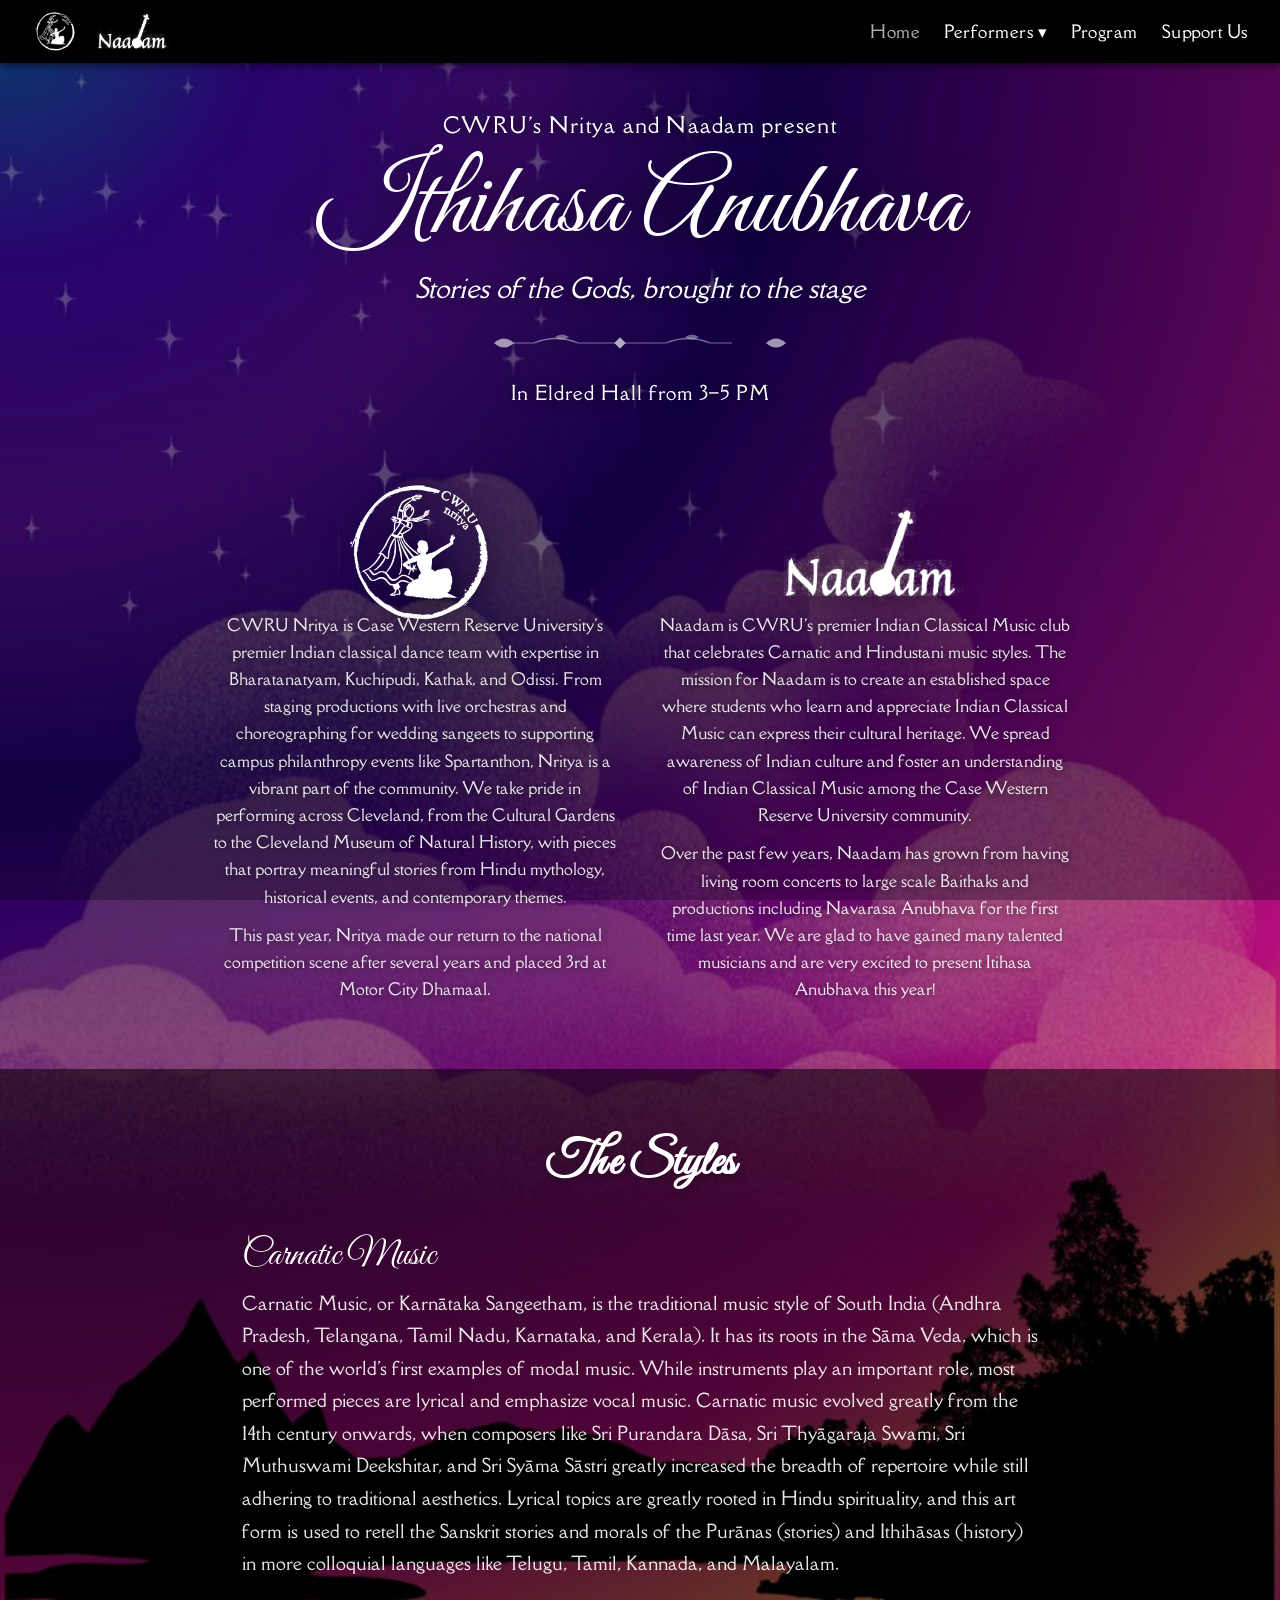
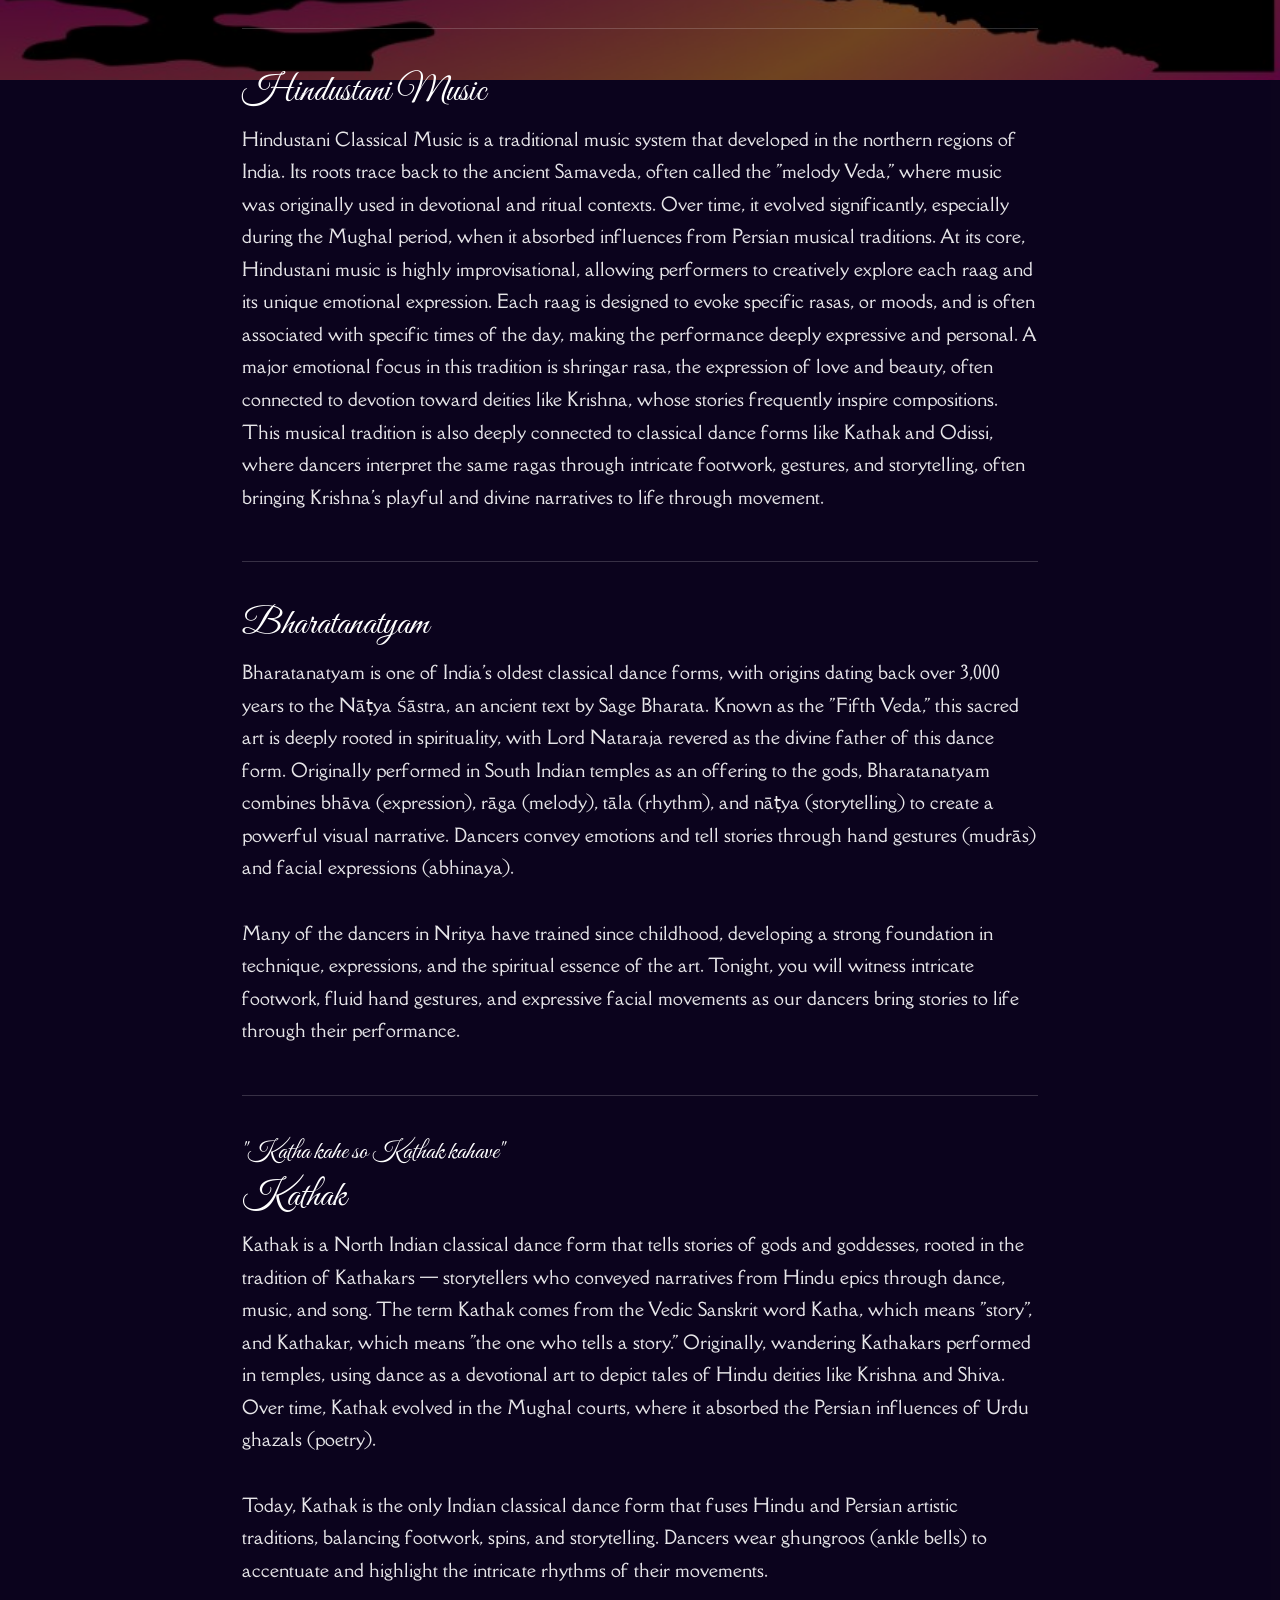
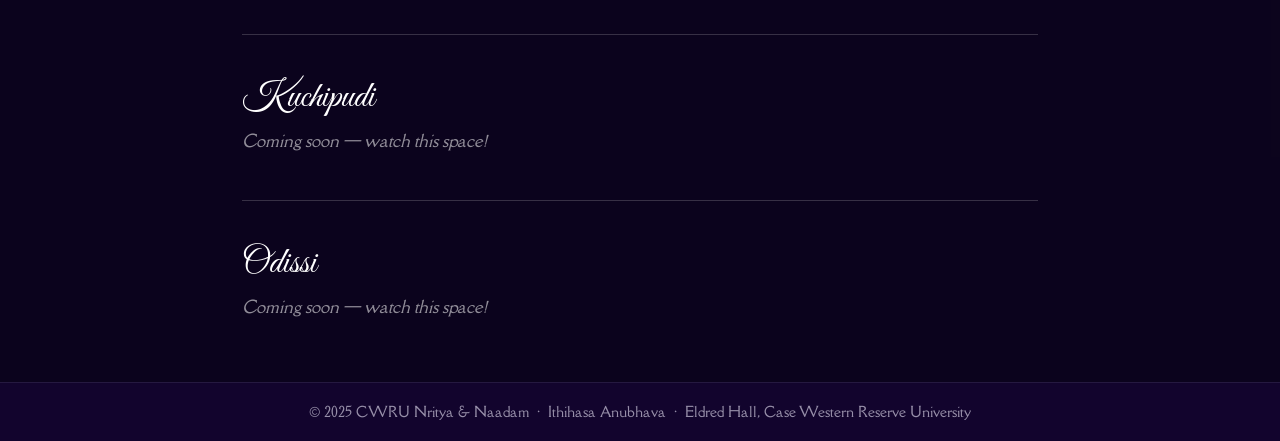
==== index.html @ 84de1bff "naadam v6 test" ====
<!DOCTYPE html>
<html lang="en">
<head>
  <meta charset="UTF-8"/>
  <meta name="viewport" content="width=device-width, initial-scale=1.0"/>
  <title>Ithihasa Anubhava — CWRU Nritya &amp; Naadam</title>
  <link rel="preconnect" href="https://fonts.googleapis.com"/>
  <link rel="preconnect" href="https://fonts.gstatic.com" crossorigin/>
  <link href="https://fonts.googleapis.com/css2?family=Great+Vibes&family=Della+Respira&family=Crimson+Text:ital,wght@0,400;1,400&display=swap" rel="stylesheet"/>
  <style>
    *, *::before, *::after { box-sizing: border-box; margin: 0; padding: 0; }
    html, body { height: 100%; }
    body {
      font-family: 'Della Respira', 'Crimson Text', Georgia, serif;
      background-image: url('bg.png');
      background-size: cover; background-position: center top;
      background-repeat: no-repeat; background-attachment: fixed;
      background-color: #1a0840; min-height: 100vh; color: #fff;
    }
    body::before {
      content: ''; position: fixed; inset: 0;
      background: rgba(8, 2, 22, 0.32); pointer-events: none; z-index: 0;
    }
    nav, .page-wrap, .info-sections, footer { position: relative; z-index: 1; }

    /* NAV */
    nav {
      background: #000; display: flex; align-items: center;
      justify-content: space-between; padding: 0.6rem 2rem;
      position: sticky; top: 0; z-index: 100;
      box-shadow: 0 2px 8px rgba(0,0,0,0.6);
    }
    .nav-logos { display: flex; align-items: center; gap: 0.75rem; }
    .nav-logos img { height: 44px; width: auto; }
    .nav-links { display: flex; gap: 1.5rem; list-style: none; }
    .nav-links a { color: #fff; text-decoration: none; font-family: 'Della Respira', serif; font-size: 1.05rem; letter-spacing: 0.03em; transition: opacity 0.2s; }
    .nav-links a:hover, .nav-links a.active { opacity: 0.7; }
    .hamburger { display: none; flex-direction: column; gap: 5px; cursor: pointer; background: none; border: none; padding: 4px; }
    .hamburger span { display: block; width: 24px; height: 2px; background: #fff; }
    @media (max-width: 700px) {
      .hamburger { display: flex; }
      .nav-links { display: none; flex-direction: column; gap: 0.8rem; position: absolute; top: 100%; right: 0; left: 0; background: #000; padding: 1rem 2rem; box-shadow: 0 4px 16px rgba(0,0,0,0.5); z-index: 99; }
      .nav-links.open { display: flex; }
    }

    /* HERO */
    .page-wrap {
      min-height: calc(100vh - 60px);
      display: flex; flex-direction: column;
      align-items: center; justify-content: center;
      padding: 5vh 2rem 6vh; text-align: center;
    }
    .presenter-line {
      font-family: 'Della Respira', serif;
      font-size: clamp(1rem, 2.5vw, 1.3rem); color: #fff;
      letter-spacing: 0.06em; line-height: 1.7; margin-bottom: 0.6rem;
      text-shadow: 0 1px 12px rgba(0,0,0,0.7), 0 0 30px rgba(0,0,0,0.4);
    }
    .main-title {
      font-family: 'Great Vibes', cursive;
      font-weight: 400;
      font-size: clamp(3.5rem, 10vw, 6.5rem); color: #fff; line-height: 1.05;
      text-shadow: 0 3px 32px rgba(0,0,0,0.45), 0 0 60px rgba(0,0,0,0.25);
      margin-bottom: 0.5rem;
    }
    .tagline {
      font-family: 'Della Respira', serif;
      font-size: clamp(1.1rem, 3vw, 1.65rem); color: #fff; font-style: italic;
      text-shadow: 0 1px 14px rgba(0,0,0,0.65); margin-bottom: 0.3rem;
    }
    .vine { display: block; width: clamp(200px, 35vw, 300px); margin: 1.2rem auto 1.4rem; opacity: 0.75; }
    .location-line {
      font-family: 'Della Respira', serif;
      font-size: clamp(1rem, 2.2vw, 1.2rem); color: #fff;
      letter-spacing: 0.05em; text-shadow: 0 1px 12px rgba(0,0,0,0.7); margin-bottom: 4rem;
    }
    /* ORG COLUMNS — logo centered above its bio */
    .org-text-grid {
      display: grid; grid-template-columns: 1fr 1fr; align-items: start;
      gap: 2.5rem; max-width: 860px; margin: 2.5rem auto 0;
    }
    .org-text { text-align: center; display: flex; flex-direction: column; align-items: center; justify-content: flex-start; }
    .org-logo-wrap { height: 90px; display: flex; align-items: center; justify-content: center; margin-bottom: 0.75rem; }
    .org-logo { filter: drop-shadow(0 2px 12px rgba(0,0,0,0.55)); }
    .nritya-logo { width: clamp(100px, 13vw, 155px); height: auto; }
    .naadam-logo { width: clamp(130px, 17vw, 210px); height: auto; }
    .org-text p {
      font-family: 'Della Respira', serif;
      font-size: clamp(0.9rem, 1.6vw, 1rem); color: #fff; opacity: 0.9;
      line-height: 1.7; text-shadow: 0 1px 8px rgba(0,0,0,0.7); margin-bottom: 0.7rem;
    }

    /* INFO SECTIONS */
    .info-sections { background: rgba(0,0,0,0.55); }
    .info-inner { max-width: 860px; margin: 0 auto; padding: 4rem 2rem; }
    .section-heading {
      font-family: 'Great Vibes', cursive;
      font-size: clamp(2rem, 5vw, 3rem); color: #fff; text-align: center;
      margin-bottom: 2.5rem; text-shadow: 0 2px 12px rgba(0,0,0,0.4);
    }
    .style-block { margin-bottom: 3rem; }
    .style-block:last-child { margin-bottom: 0; }
    .style-name {
      font-family: 'Great Vibes', cursive;
      font-size: clamp(1.7rem, 3.5vw, 2.3rem); color: #fff; margin-bottom: 0.5rem;
    }
    .style-body {
      font-family: 'Della Respira', serif;
      font-size: 1.1rem; line-height: 1.85; color: #fff; opacity: 0.9;
    }
    .style-placeholder {
      font-family: 'Della Respira', serif;
      font-size: 1.05rem; color: #fff; opacity: 0.55; font-style: italic;
    }
    .style-quote {
      font-family: 'Great Vibes', cursive;
      font-size: 1.6rem; color: #fff; display: block; margin-bottom: 0.4rem;
    }
    .divider { border: none; border-top: 1px solid rgba(255,255,255,0.18); margin: 2.5rem 0; }

    footer {
      background: rgba(8,2,22,0.75); border-top: 1px solid rgba(255,255,255,0.15);
      text-align: center; padding: 1.2rem 1rem; font-size: 0.9rem;
      color: #fff; opacity: 0.55; font-family: 'Della Respira', serif;
    }
    @media (max-width: 600px) {
      .org-text-grid { grid-template-columns: 1fr; gap: 2rem; }
    }

    .nav-dropdown { position: relative; }
    .nav-dropdown > a { cursor: pointer; }
    .dropdown-menu {
      display: none; position: absolute; top: 100%; left: 0;
      background: #000; list-style: none; min-width: 160px;
      padding: 0.5rem 0; box-shadow: 0 4px 16px rgba(0,0,0,0.5);
      z-index: 200; border-top: 1px solid rgba(255,255,255,0.15);
    }
    .dropdown-menu li a {
      display: block; padding: 0.5rem 1.2rem;
      color: #fff; text-decoration: none;
      font-family: 'Della Respira', serif; font-size: 0.98rem;
      transition: background 0.15s;
    }
    .dropdown-menu li a:hover, .dropdown-menu li a.active { background: rgba(255,255,255,0.1); opacity: 1; }
    .nav-dropdown.open .dropdown-menu { display: block; }
    @media (max-width: 700px) {
      .dropdown-menu { position: static; box-shadow: none; border-top: none; padding-left: 1rem; background: transparent; }
      .nav-dropdown.open .dropdown-menu { display: block; }
    }
  </style>
</head>
<body>

<nav>
  <div class="nav-logos">
    <img src="nritya_logo_white.png" alt="Nritya"/>
    <img src="naadam_logo_white.png" alt="Naadam"/>
  </div>
  <button class="hamburger" aria-label="Toggle menu"
    onclick="this.nextElementSibling.classList.toggle('open')">
    <span></span><span></span><span></span>
  </button>
  <ul class="nav-links">
    <li><a href="index.html" class="active">Home</a></li>
    <li class="nav-dropdown">
      <a href="#" onclick="this.parentElement.classList.toggle('open'); return false;">Performers ▾</a>
      <ul class="dropdown-menu">
        <li><a href="dancers.html">Nritya</a></li>
        <li><a href="musicians.html">Naadam</a></li>
        <li><a href="featured_guests.html">Featured Guests</a></li>
      </ul>
    </li>
    <li><a href="program.html">Program</a></li>
    <li><a href="support.html">Support Us</a></li>
  </ul>
</nav>

<div class="page-wrap">

  <p class="presenter-line">CWRU's Nritya and Naadam present</p>

  <h1 class="main-title">Ithihasa Anubhava</h1>

  <p class="tagline">Stories of the Gods, brought to the stage</p>

  <svg class="vine" viewBox="0 0 300 26" fill="none" xmlns="http://www.w3.org/2000/svg">
    <path d="M4 13 Q14 4 24 13 Q14 22 4 13Z" fill="rgba(255,255,255,0.78)"/>
    <line x1="23" y1="13" x2="44" y2="13" stroke="rgba(255,255,255,0.58)" stroke-width="1"/>
    <path d="M44 13 Q66 4 88 13" stroke="rgba(255,255,255,0.58)" stroke-width="1.3" fill="none"/>
    <path d="M65 7 Q72 2 79 7 Q72 12 65 7Z" fill="rgba(255,255,255,0.52)"/>
    <line x1="88" y1="13" x2="130" y2="13" stroke="rgba(255,255,255,0.58)" stroke-width="1"/>
    <rect x="126" y="9" width="8" height="8" transform="rotate(45 130 13)" fill="rgba(255,255,255,0.88)"/>
    <line x1="134" y1="13" x2="176" y2="13" stroke="rgba(255,255,255,0.58)" stroke-width="1"/>
    <path d="M176 13 Q198 4 220 13" stroke="rgba(255,255,255,0.58)" stroke-width="1.3" fill="none"/>
    <path d="M195 7 Q202 2 209 7 Q202 12 195 7Z" fill="rgba(255,255,255,0.52)"/>
    <line x1="220" y1="13" x2="242" y2="13" stroke="rgba(255,255,255,0.58)" stroke-width="1"/>
    <path d="M296 13 Q286 4 276 13 Q286 22 296 13Z" fill="rgba(255,255,255,0.78)"/>
  </svg>

  <p class="location-line">In Eldred Hall from 3–5 PM</p>

  <div class="org-text-grid">
    <div class="org-text">
      <div class="org-logo-wrap"><img src="nritya_logo_white.png" alt="Nritya" class="org-logo nritya-logo"/></div>
      <p>CWRU Nritya is Case Western Reserve University's premier Indian classical dance team with expertise in Bharatanatyam, Kuchipudi, Kathak, and Odissi. From staging productions with live orchestras and choreographing for wedding sangeets to supporting campus philanthropy events like Spartanthon, Nritya is a vibrant part of the community. We take pride in performing across Cleveland, from the Cultural Gardens to the Cleveland Museum of Natural History, with pieces that portray meaningful stories from Hindu mythology, historical events, and contemporary themes.</p>
      <p>This past year, Nritya made our return to the national competition scene after several years and placed 3rd at Motor City Dhamaal.</p>
    </div>
    <div class="org-text">
      <div class="org-logo-wrap"><img src="naadam_logo_white.png" alt="Naadam" class="org-logo naadam-logo"/></div>
      <p>Naadam is CWRU's premier Indian Classical Music club that celebrates Carnatic and Hindustani music styles. The mission for Naadam is to create an established space where students who learn and appreciate Indian Classical Music can express their cultural heritage. We spread awareness of Indian culture and foster an understanding of Indian Classical Music among the Case Western Reserve University community.</p>
      <p>Over the past few years, Naadam has grown from having living room concerts to large scale Baithaks and productions including Navarasa Anubhava for the first time last year. We are glad to have gained many talented musicians and are very excited to present Itihasa Anubhava this year!</p>
    </div>
  </div>

</div>

<!-- THE TRADITIONS -->
<div class="info-sections">
  <div class="info-inner">
    <h2 class="section-heading">The Styles</h2>

    <div class="style-block">
      <div class="style-name">Carnatic Music</div>
      <p class="style-body">Carnatic Music, or Karnātaka Sangeetham, is the traditional music style of South India (Andhra Pradesh, Telangana, Tamil Nadu, Karnataka, and Kerala). It has its roots in the Sāma Veda, which is one of the world's first examples of modal music. While instruments play an important role, most performed pieces are lyrical and emphasize vocal music. Carnatic music evolved greatly from the 14th century onwards, when composers like Sri Purandara Dāsa, Sri Thyāgaraja Swami, Sri Muthuswami Deekshitar, and Sri Syāma Sāstri greatly increased the breadth of repertoire while still adhering to traditional aesthetics. Lyrical topics are greatly rooted in Hindu spirituality, and this art form is used to retell the Sanskrit stories and morals of the Purānas (stories) and Ithihāsas (history) in more colloquial languages like Telugu, Tamil, Kannada, and Malayalam.</p>
    </div>

    <hr class="divider"/>

    <div class="style-block">
      <div class="style-name">Hindustani Music</div>
      <p class="style-body">Hindustani Classical Music is a traditional music system that developed in the northern regions of India. Its roots trace back to the ancient Samaveda, often called the "melody Veda," where music was originally used in devotional and ritual contexts. Over time, it evolved significantly, especially during the Mughal period, when it absorbed influences from Persian musical traditions. At its core, Hindustani music is highly improvisational, allowing performers to creatively explore each raag and its unique emotional expression. Each raag is designed to evoke specific rasas, or moods, and is often associated with specific times of the day, making the performance deeply expressive and personal. A major emotional focus in this tradition is shringar rasa, the expression of love and beauty, often connected to devotion toward deities like Krishna, whose stories frequently inspire compositions. This musical tradition is also deeply connected to classical dance forms like Kathak and Odissi, where dancers interpret the same ragas through intricate footwork, gestures, and storytelling, often bringing Krishna's playful and divine narratives to life through movement.</p>
    </div>

    <hr class="divider"/>

    <div class="style-block">
      <div class="style-name">Bharatanatyam</div>
      <p class="style-body">Bharatanatyam is one of India's oldest classical dance forms, with origins dating back over 3,000 years to the Nāṭya Śāstra, an ancient text by Sage Bharata. Known as the "Fifth Veda," this sacred art is deeply rooted in spirituality, with Lord Nataraja revered as the divine father of this dance form. Originally performed in South Indian temples as an offering to the gods, Bharatanatyam combines bhāva (expression), rāga (melody), tāla (rhythm), and nāṭya (storytelling) to create a powerful visual narrative. Dancers convey emotions and tell stories through hand gestures (mudrās) and facial expressions (abhinaya).<br/><br/>Many of the dancers in Nritya have trained since childhood, developing a strong foundation in technique, expressions, and the spiritual essence of the art. Tonight, you will witness intricate footwork, fluid hand gestures, and expressive facial movements as our dancers bring stories to life through their performance.</p>
    </div>

    <hr class="divider"/>

    <div class="style-block">
      <span class="style-quote">"Katha kahe so Kathak kahave"</span>
      <div class="style-name">Kathak</div>
      <p class="style-body">Kathak is a North Indian classical dance form that tells stories of gods and goddesses, rooted in the tradition of Kathakars — storytellers who conveyed narratives from Hindu epics through dance, music, and song. The term Kathak comes from the Vedic Sanskrit word Katha, which means "story", and Kathakar, which means "the one who tells a story." Originally, wandering Kathakars performed in temples, using dance as a devotional art to depict tales of Hindu deities like Krishna and Shiva. Over time, Kathak evolved in the Mughal courts, where it absorbed the Persian influences of Urdu ghazals (poetry).<br/><br/>Today, Kathak is the only Indian classical dance form that fuses Hindu and Persian artistic traditions, balancing footwork, spins, and storytelling. Dancers wear ghungroos (ankle bells) to accentuate and highlight the intricate rhythms of their movements.</p>
    </div>

    <hr class="divider"/>

    <div class="style-block">
      <div class="style-name">Kuchipudi</div>
      <p class="style-placeholder">Coming soon — watch this space!</p>
    </div>

    <hr class="divider"/>

    <div class="style-block">
      <div class="style-name">Odissi</div>
      <p class="style-placeholder">Coming soon — watch this space!</p>
    </div>

  </div>
</div>

<footer>
  &copy; 2025 CWRU Nritya &amp; Naadam &nbsp;&middot;&nbsp; Ithihasa Anubhava &nbsp;&middot;&nbsp; Eldred Hall, Case Western Reserve University
</footer>

</body>
</html>
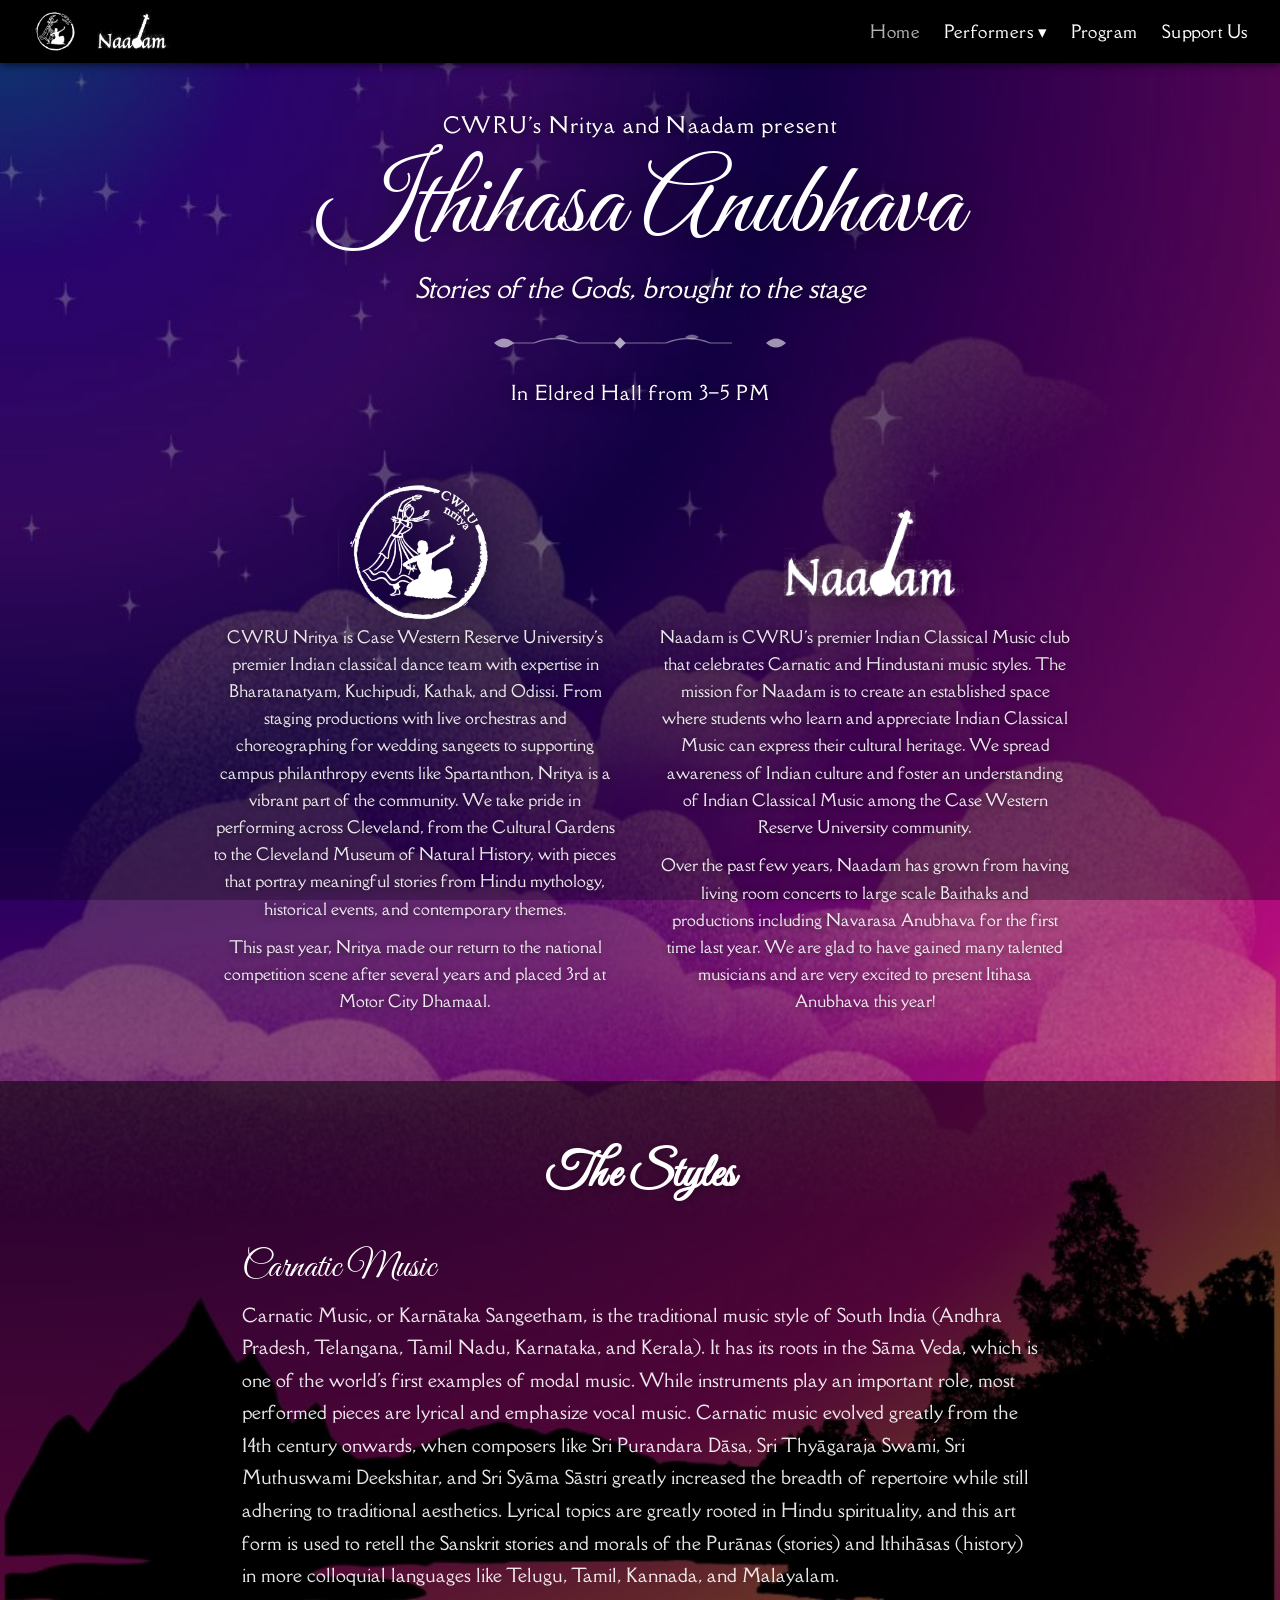
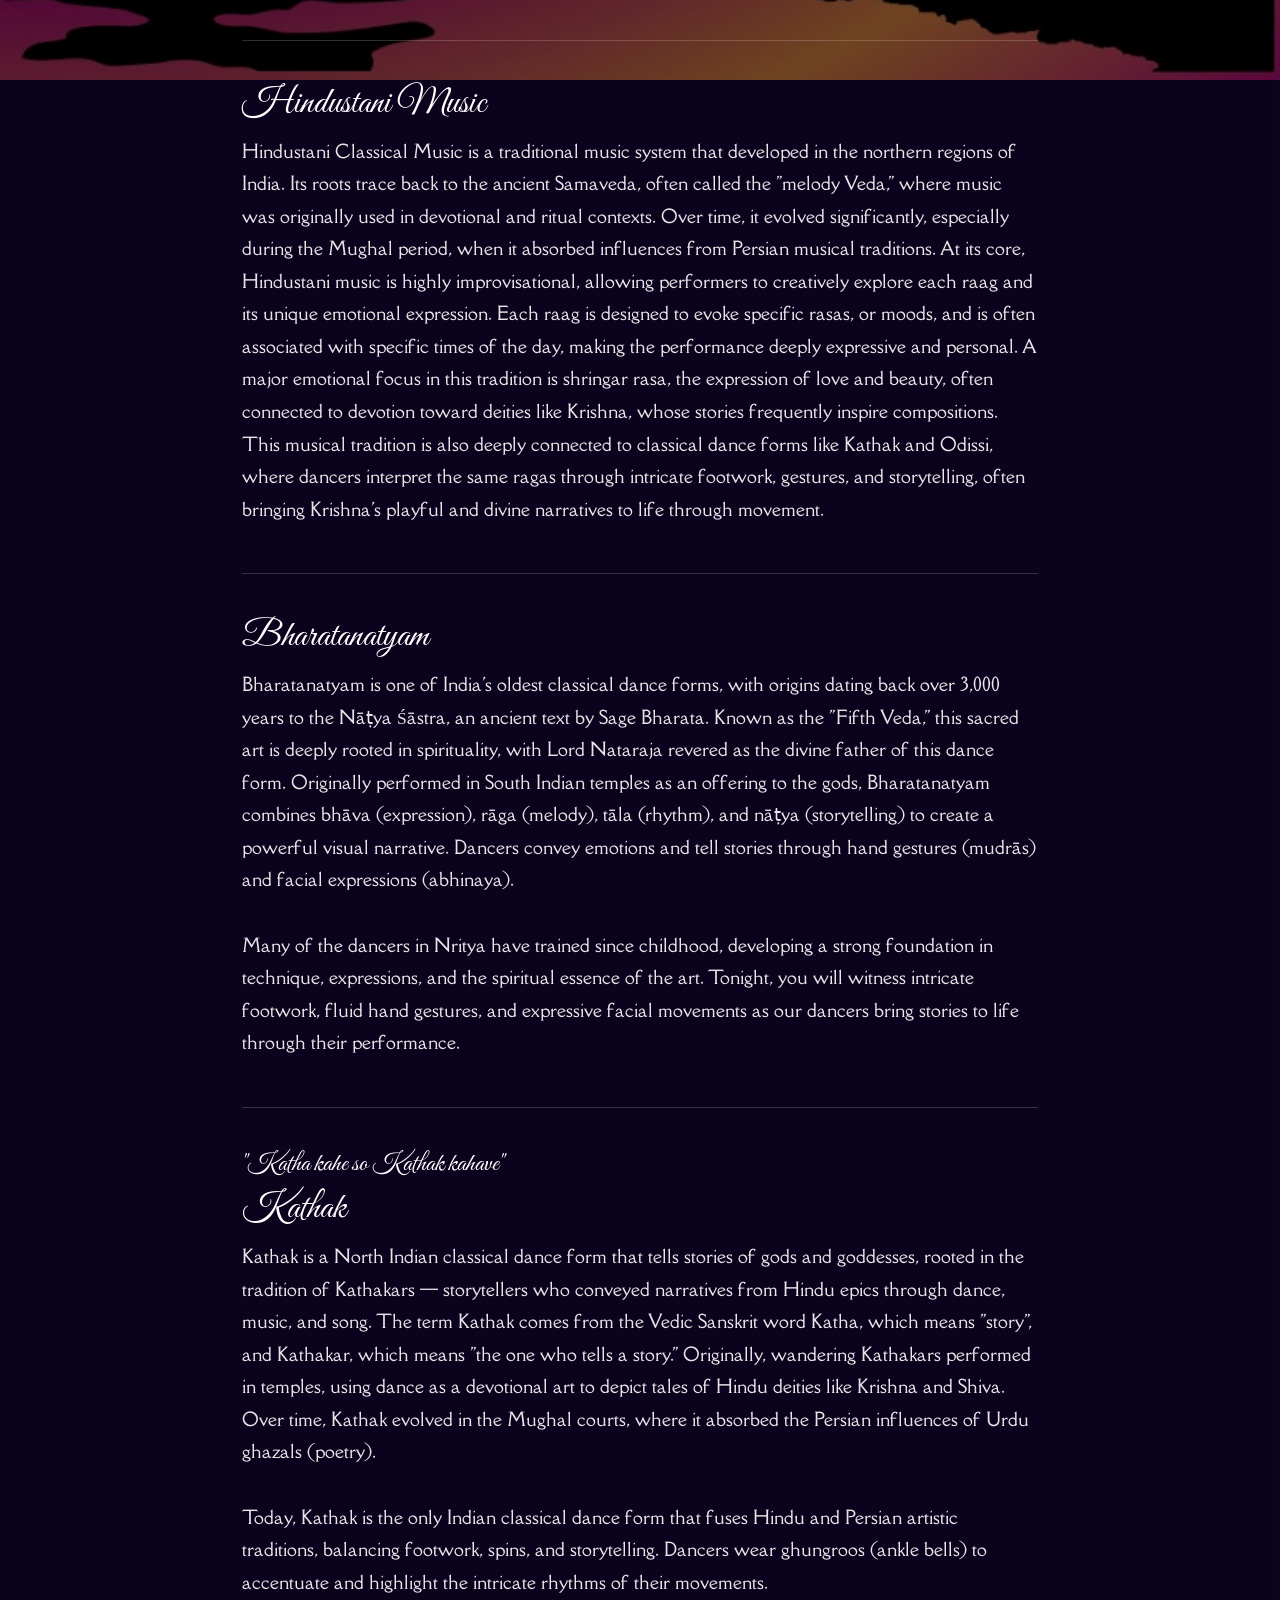
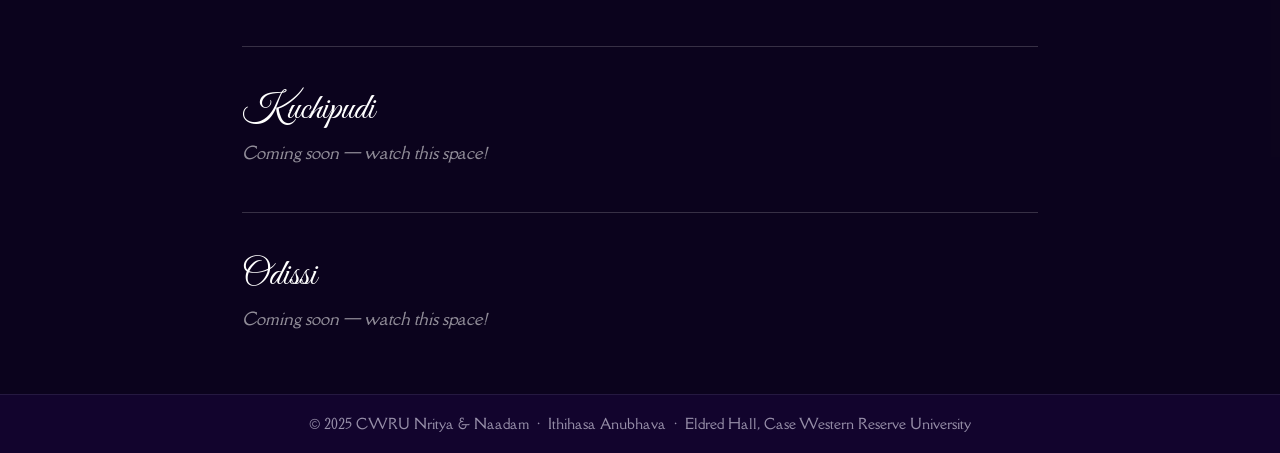
==== commit 199770e1: "naadam v7 test" ====
--- a/index.html
+++ b/index.html
@@ -80,7 +80,7 @@
       gap: 2.5rem; max-width: 860px; margin: 2.5rem auto 0;
     }
     .org-text { text-align: center; display: flex; flex-direction: column; align-items: center; justify-content: flex-start; }
-    .org-logo-wrap { height: 90px; display: flex; align-items: center; justify-content: center; margin-bottom: 0.75rem; }
+    .org-logo-wrap { height: 90px; display: flex; align-items: center; justify-content: center; margin-bottom: 1.5rem; }
     .org-logo { filter: drop-shadow(0 2px 12px rgba(0,0,0,0.55)); }
     .nritya-logo { width: clamp(100px, 13vw, 155px); height: auto; }
     .naadam-logo { width: clamp(130px, 17vw, 210px); height: auto; }
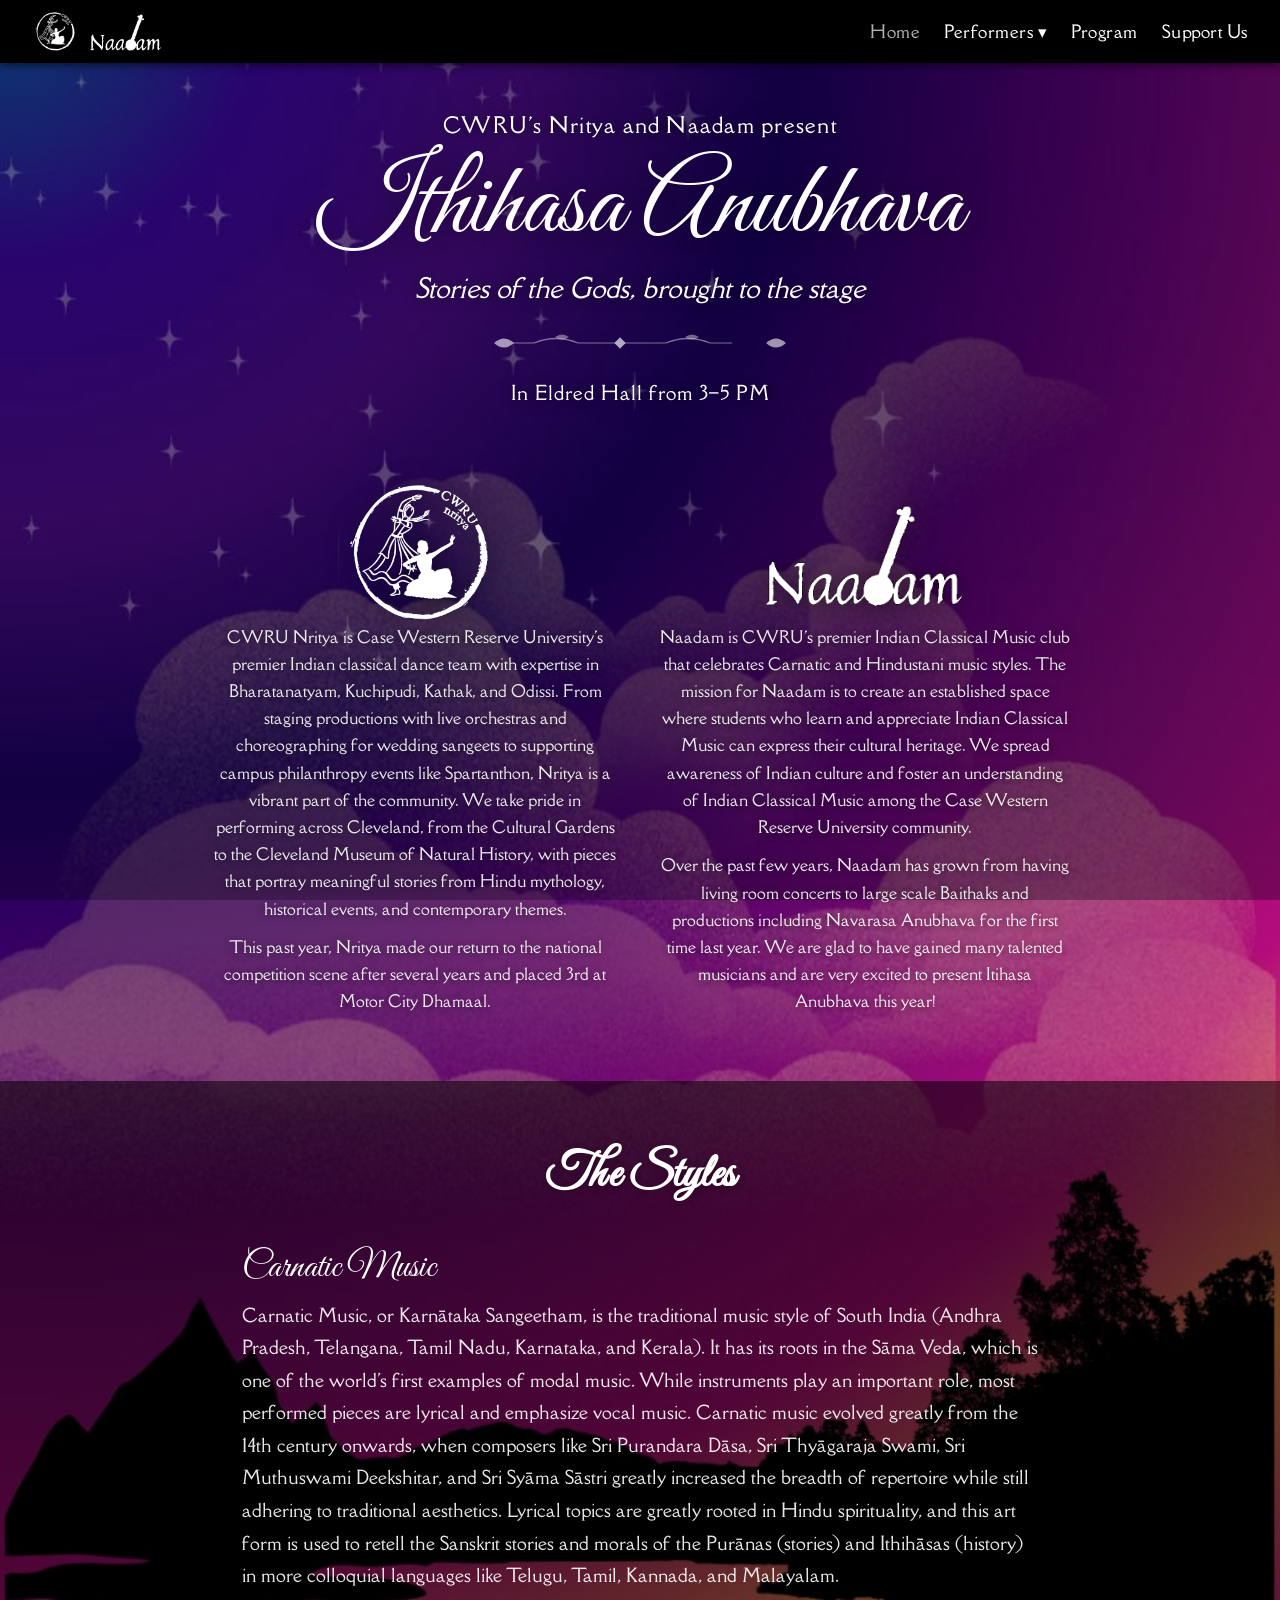
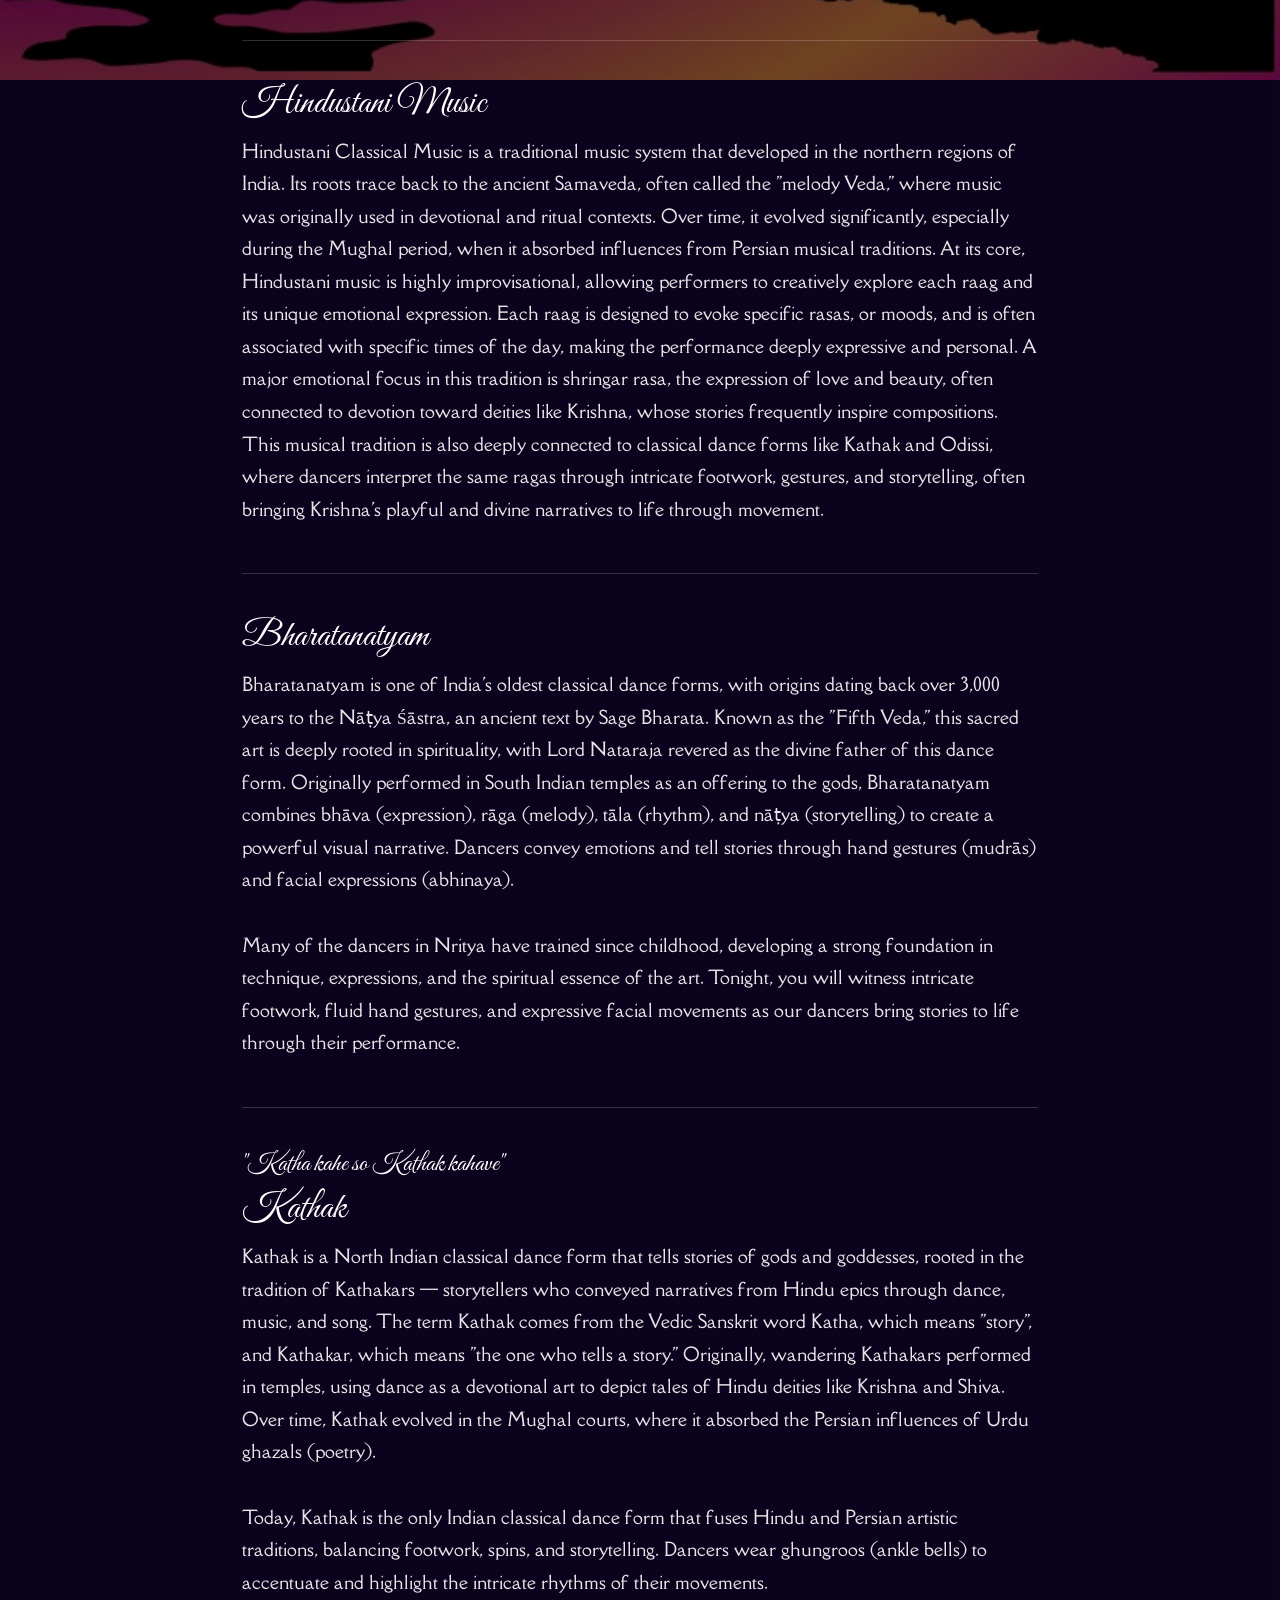
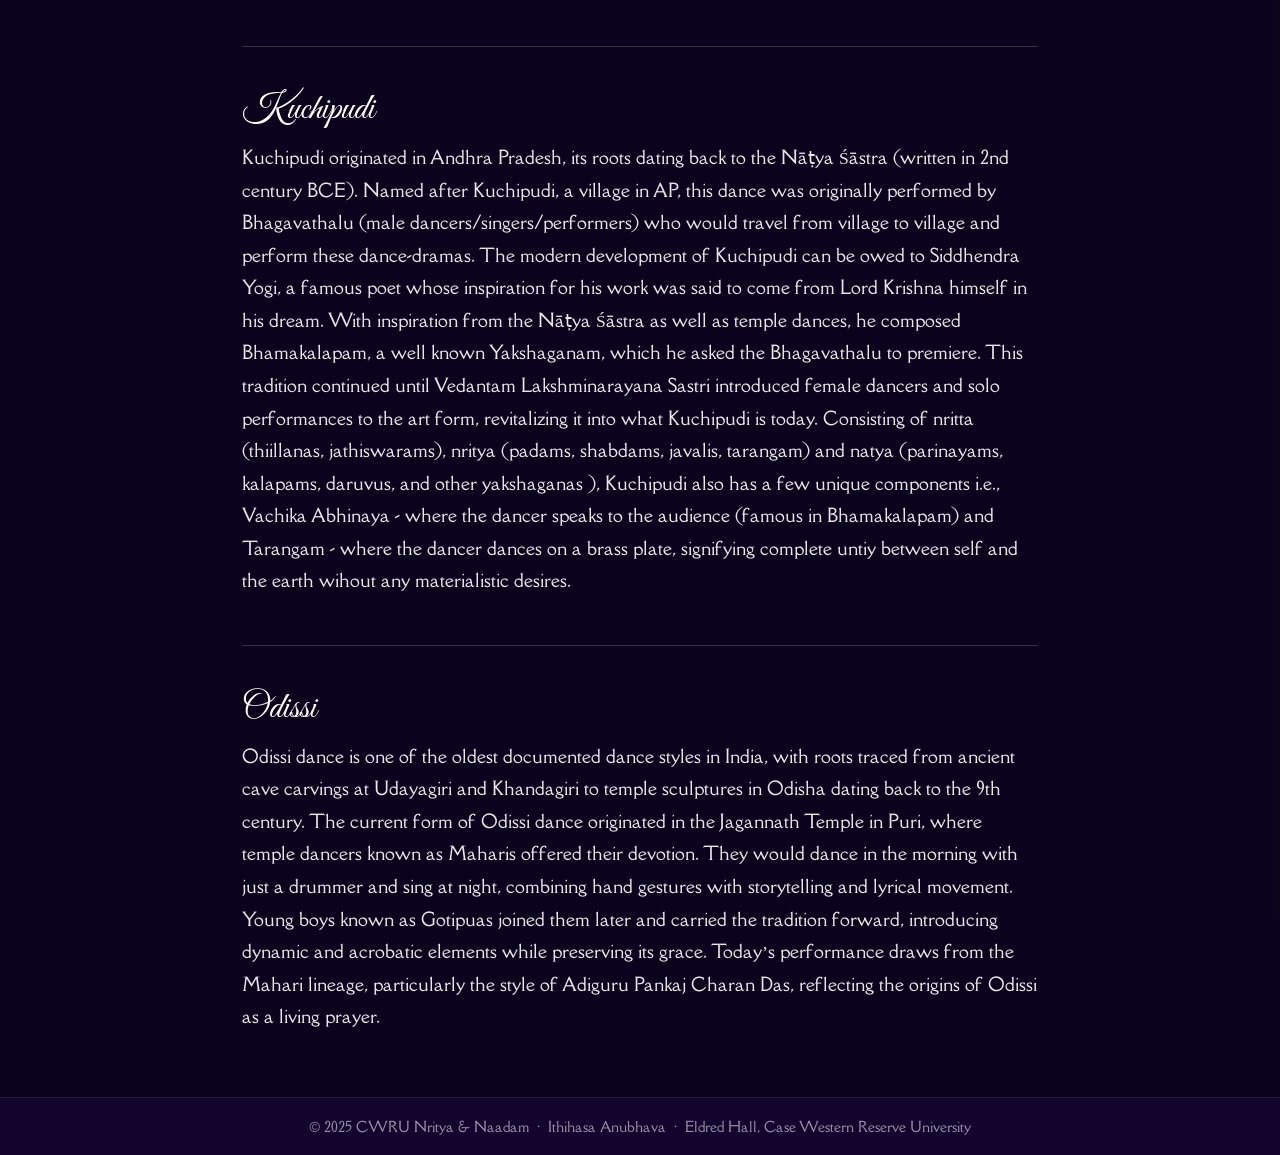
==== commit 38060ae3: "Update index.html" ====
--- a/index.html
+++ b/index.html
@@ -250,14 +250,14 @@
 
     <div class="style-block">
       <div class="style-name">Kuchipudi</div>
-      <p class="style-placeholder">Coming soon — watch this space!</p>
+      <p class="style-body">Kuchipudi originated in Andhra Pradesh, its roots dating back to the Nāṭya Śāstra (written in 2nd century BCE).  Named after Kuchipudi, a village in AP, this dance was originally performed by Bhagavathalu (male dancers/singers/performers) who would travel from village to village and perform these dance-dramas. The modern development of Kuchipudi can be owed to Siddhendra Yogi, a famous poet whose inspiration for his work was said to come from Lord Krishna himself in his dream. With inspiration from the Nāṭya Śāstra as well as temple dances, he composed Bhamakalapam, a well known Yakshaganam, which he asked the Bhagavathalu to premiere. This tradition continued until Vedantam Lakshminarayana Sastri introduced female dancers and solo performances to the art form, revitalizing it into what Kuchipudi is today. Consisting of nritta (thiillanas, jathiswarams), nritya (padams, shabdams, javalis, tarangam) and natya (parinayams, kalapams, daruvus, and other yakshaganas ), Kuchipudi also has a few unique components i.e., Vachika Abhinaya - where the dancer speaks to the audience (famous in Bhamakalapam) and Tarangam - where the dancer dances on a brass plate, signifying complete untiy between self and the earth wihout any materialistic desires.</p>
     </div>
 
     <hr class="divider"/>
 
     <div class="style-block">
       <div class="style-name">Odissi</div>
-      <p class="style-placeholder">Coming soon — watch this space!</p>
+      <p class="style-body">Odissi dance is one of the oldest documented dance styles in India, with roots traced from ancient cave carvings at Udayagiri and Khandagiri to temple sculptures in Odisha dating back to the 9th century. The current form of Odissi dance originated in the Jagannath Temple in Puri, where temple dancers known as Maharis offered their devotion. They would dance in the morning with just a drummer and sing at night, combining hand gestures with storytelling and lyrical movement. Young boys known as Gotipuas joined them later and carried the tradition forward, introducing dynamic and acrobatic elements while preserving its grace. Today’s performance draws from the Mahari lineage, particularly the style of Adiguru Pankaj Charan Das, reflecting the origins of Odissi as a living prayer.</p>
     </div>
 
   </div>
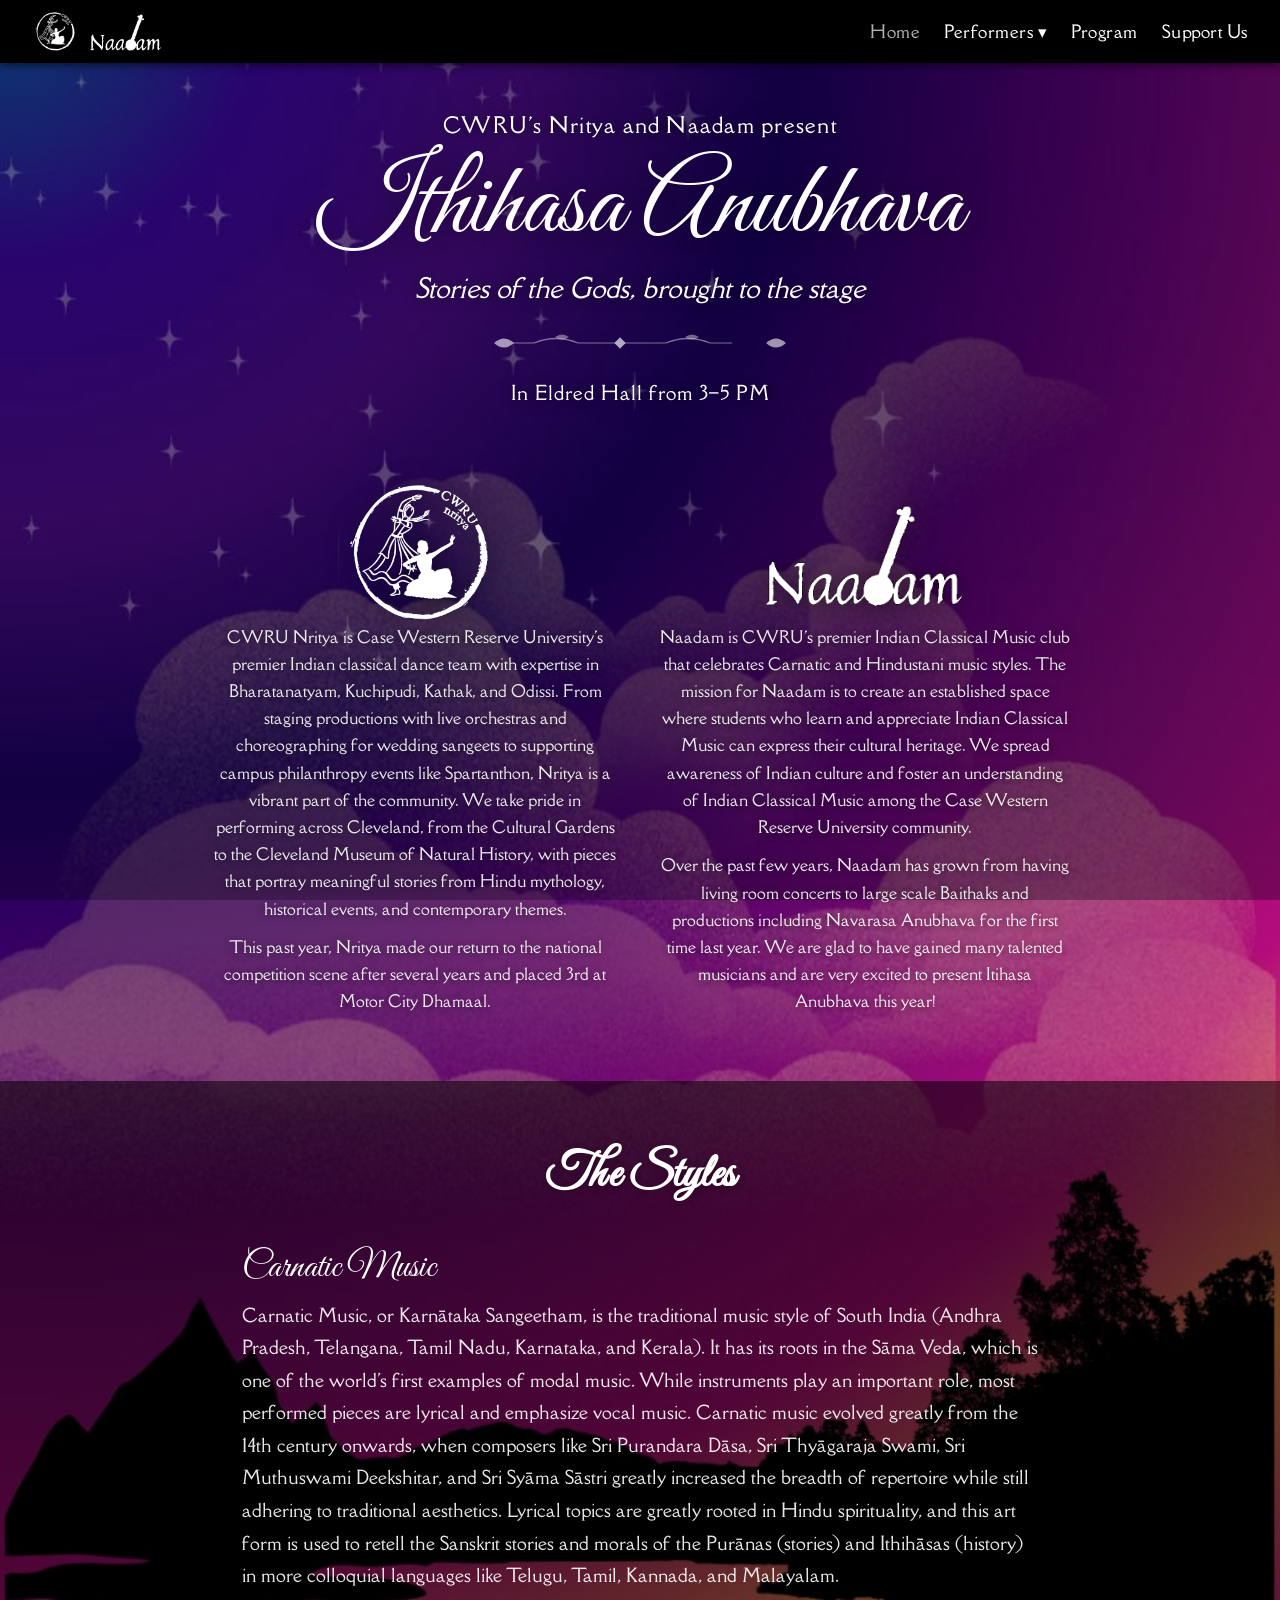
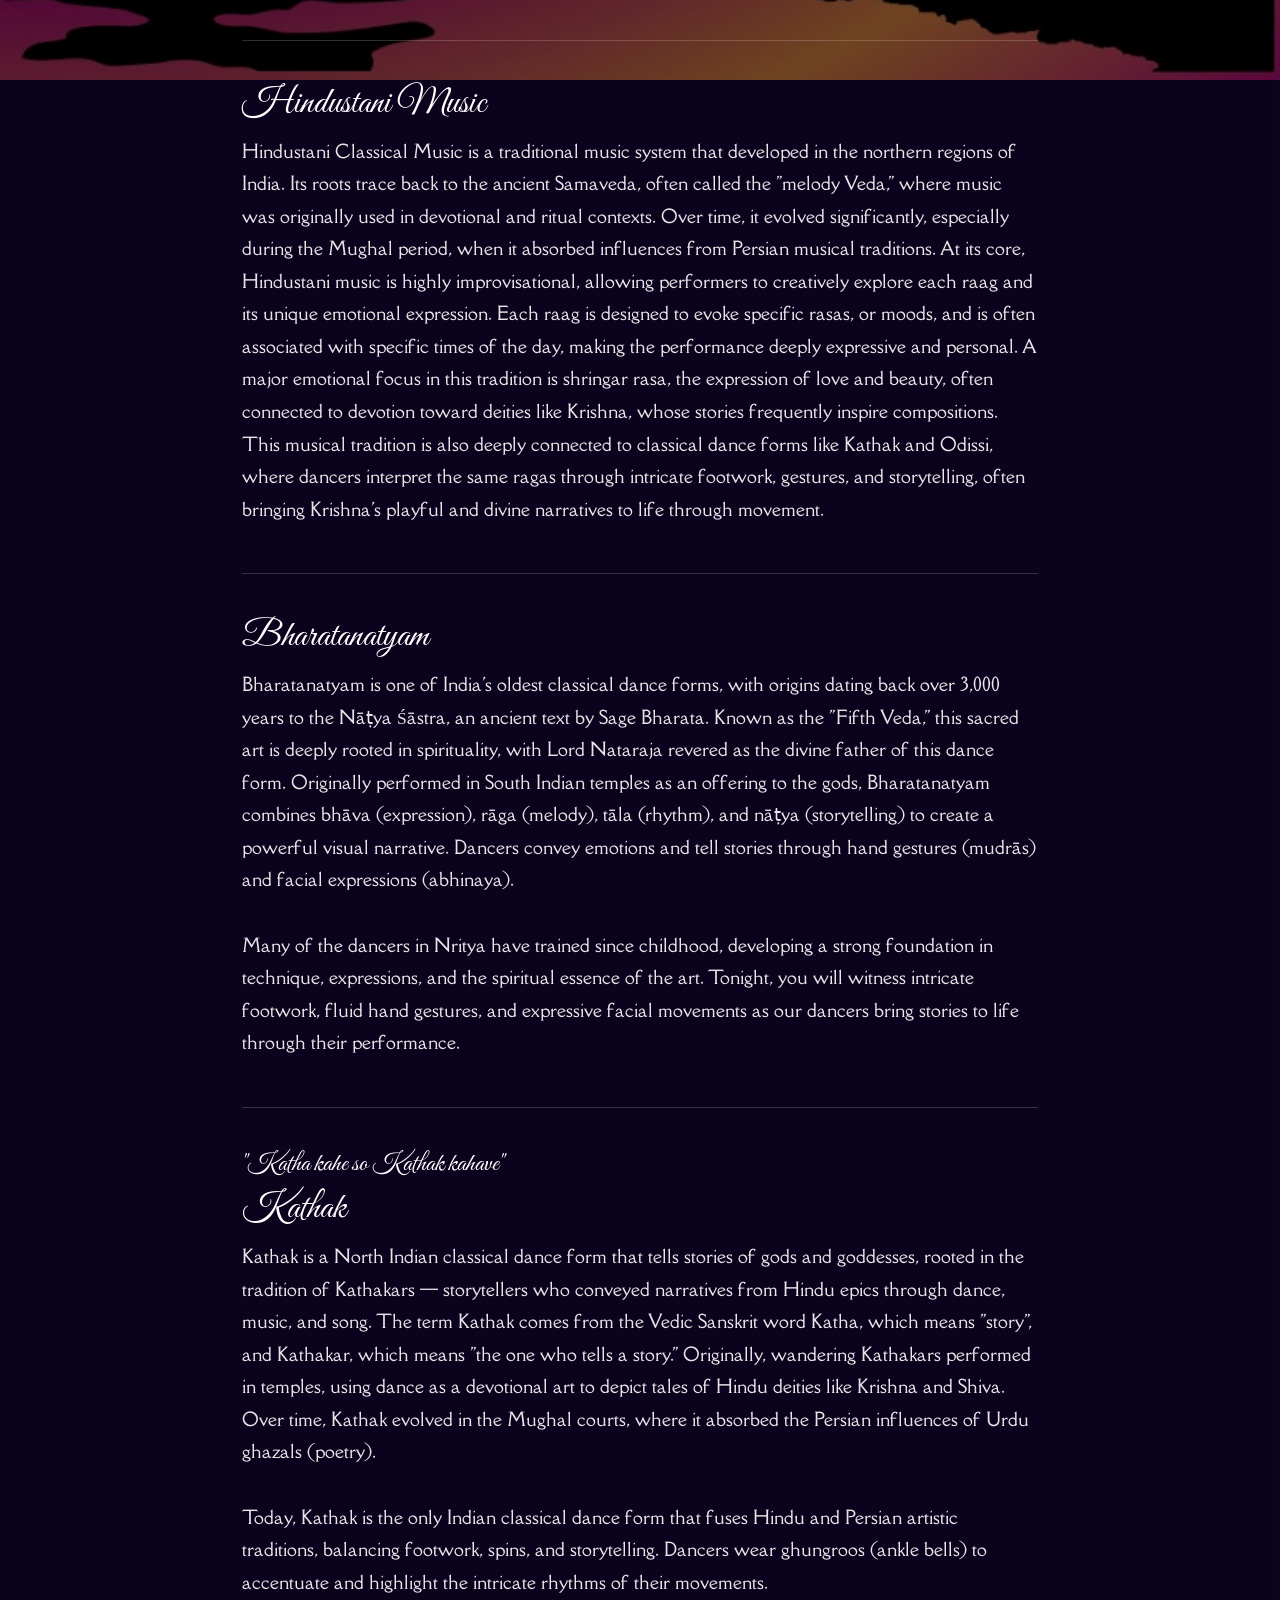
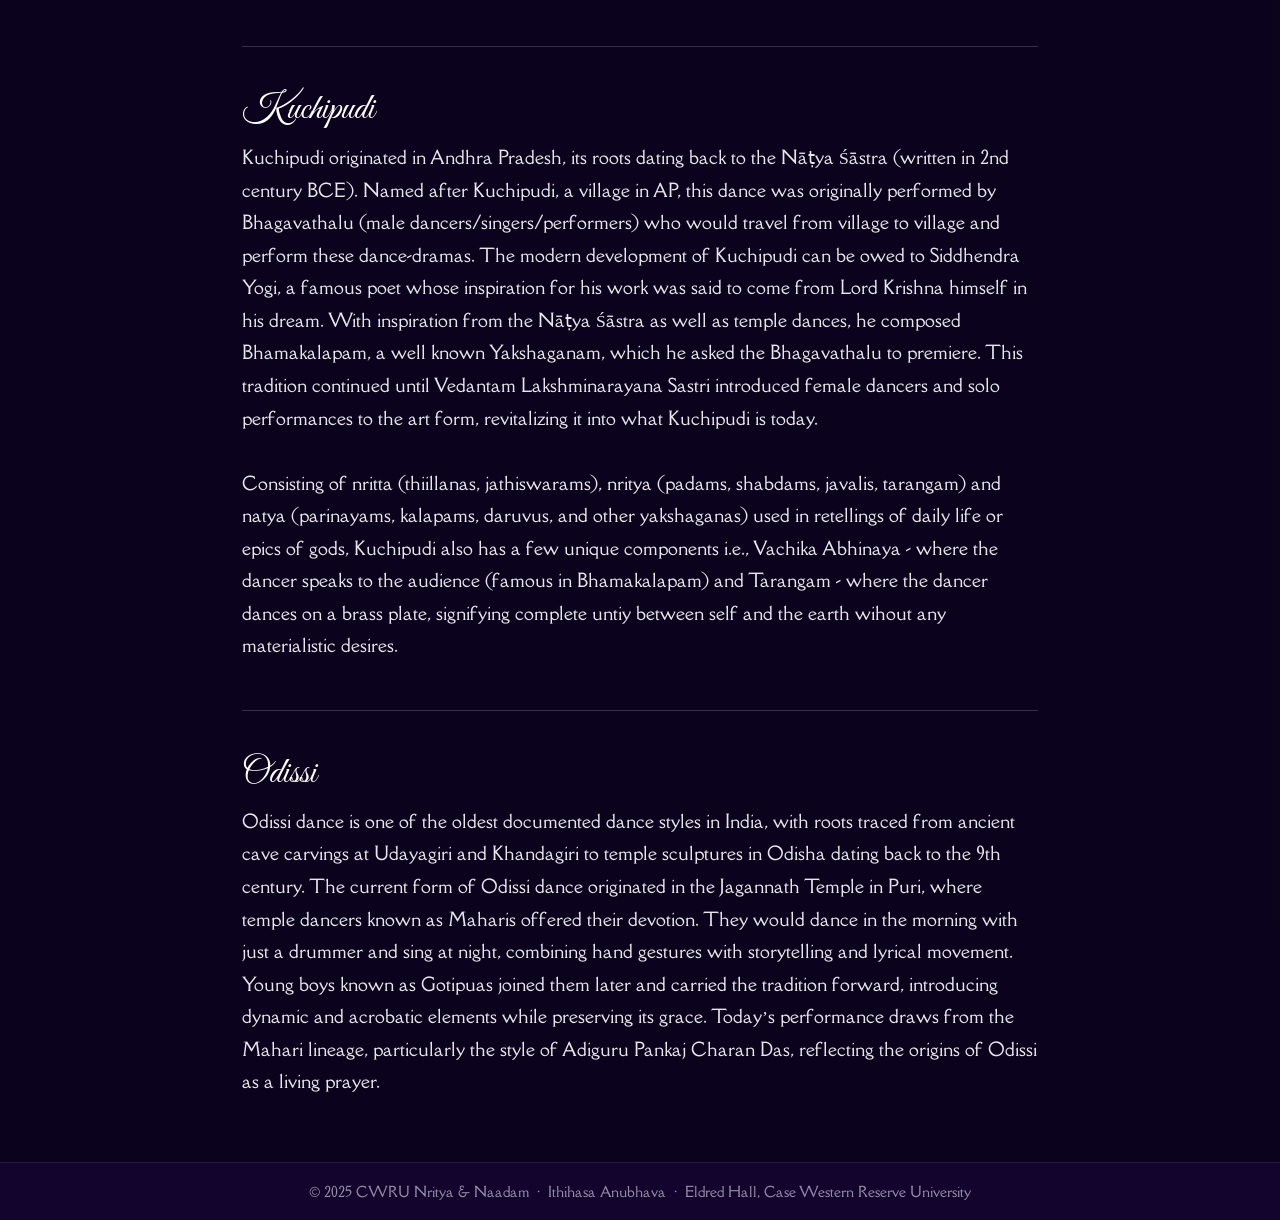
==== commit 49be24a5: "Update index.html" ====
--- a/index.html
+++ b/index.html
@@ -250,7 +250,7 @@
 
     <div class="style-block">
       <div class="style-name">Kuchipudi</div>
-      <p class="style-body">Kuchipudi originated in Andhra Pradesh, its roots dating back to the Nāṭya Śāstra (written in 2nd century BCE).  Named after Kuchipudi, a village in AP, this dance was originally performed by Bhagavathalu (male dancers/singers/performers) who would travel from village to village and perform these dance-dramas. The modern development of Kuchipudi can be owed to Siddhendra Yogi, a famous poet whose inspiration for his work was said to come from Lord Krishna himself in his dream. With inspiration from the Nāṭya Śāstra as well as temple dances, he composed Bhamakalapam, a well known Yakshaganam, which he asked the Bhagavathalu to premiere. This tradition continued until Vedantam Lakshminarayana Sastri introduced female dancers and solo performances to the art form, revitalizing it into what Kuchipudi is today. Consisting of nritta (thiillanas, jathiswarams), nritya (padams, shabdams, javalis, tarangam) and natya (parinayams, kalapams, daruvus, and other yakshaganas ), Kuchipudi also has a few unique components i.e., Vachika Abhinaya - where the dancer speaks to the audience (famous in Bhamakalapam) and Tarangam - where the dancer dances on a brass plate, signifying complete untiy between self and the earth wihout any materialistic desires.</p>
+      <p class="style-body">Kuchipudi originated in Andhra Pradesh, its roots dating back to the Nāṭya Śāstra (written in 2nd century BCE).  Named after Kuchipudi, a village in AP, this dance was originally performed by Bhagavathalu (male dancers/singers/performers) who would travel from village to village and perform these dance-dramas. The modern development of Kuchipudi can be owed to Siddhendra Yogi, a famous poet whose inspiration for his work was said to come from Lord Krishna himself in his dream. With inspiration from the Nāṭya Śāstra as well as temple dances, he composed Bhamakalapam, a well known Yakshaganam, which he asked the Bhagavathalu to premiere. This tradition continued until Vedantam Lakshminarayana Sastri introduced female dancers and solo performances to the art form, revitalizing it into what Kuchipudi is today. <br/><br/>Consisting of nritta (thiillanas, jathiswarams), nritya (padams, shabdams, javalis, tarangam) and natya (parinayams, kalapams, daruvus, and other yakshaganas) used in retellings of daily life or epics of gods, Kuchipudi also has a few unique components i.e., Vachika Abhinaya - where the dancer speaks to the audience (famous in Bhamakalapam) and Tarangam - where the dancer dances on a brass plate, signifying complete untiy between self and the earth wihout any materialistic desires.</p>
     </div>
 
     <hr class="divider"/>
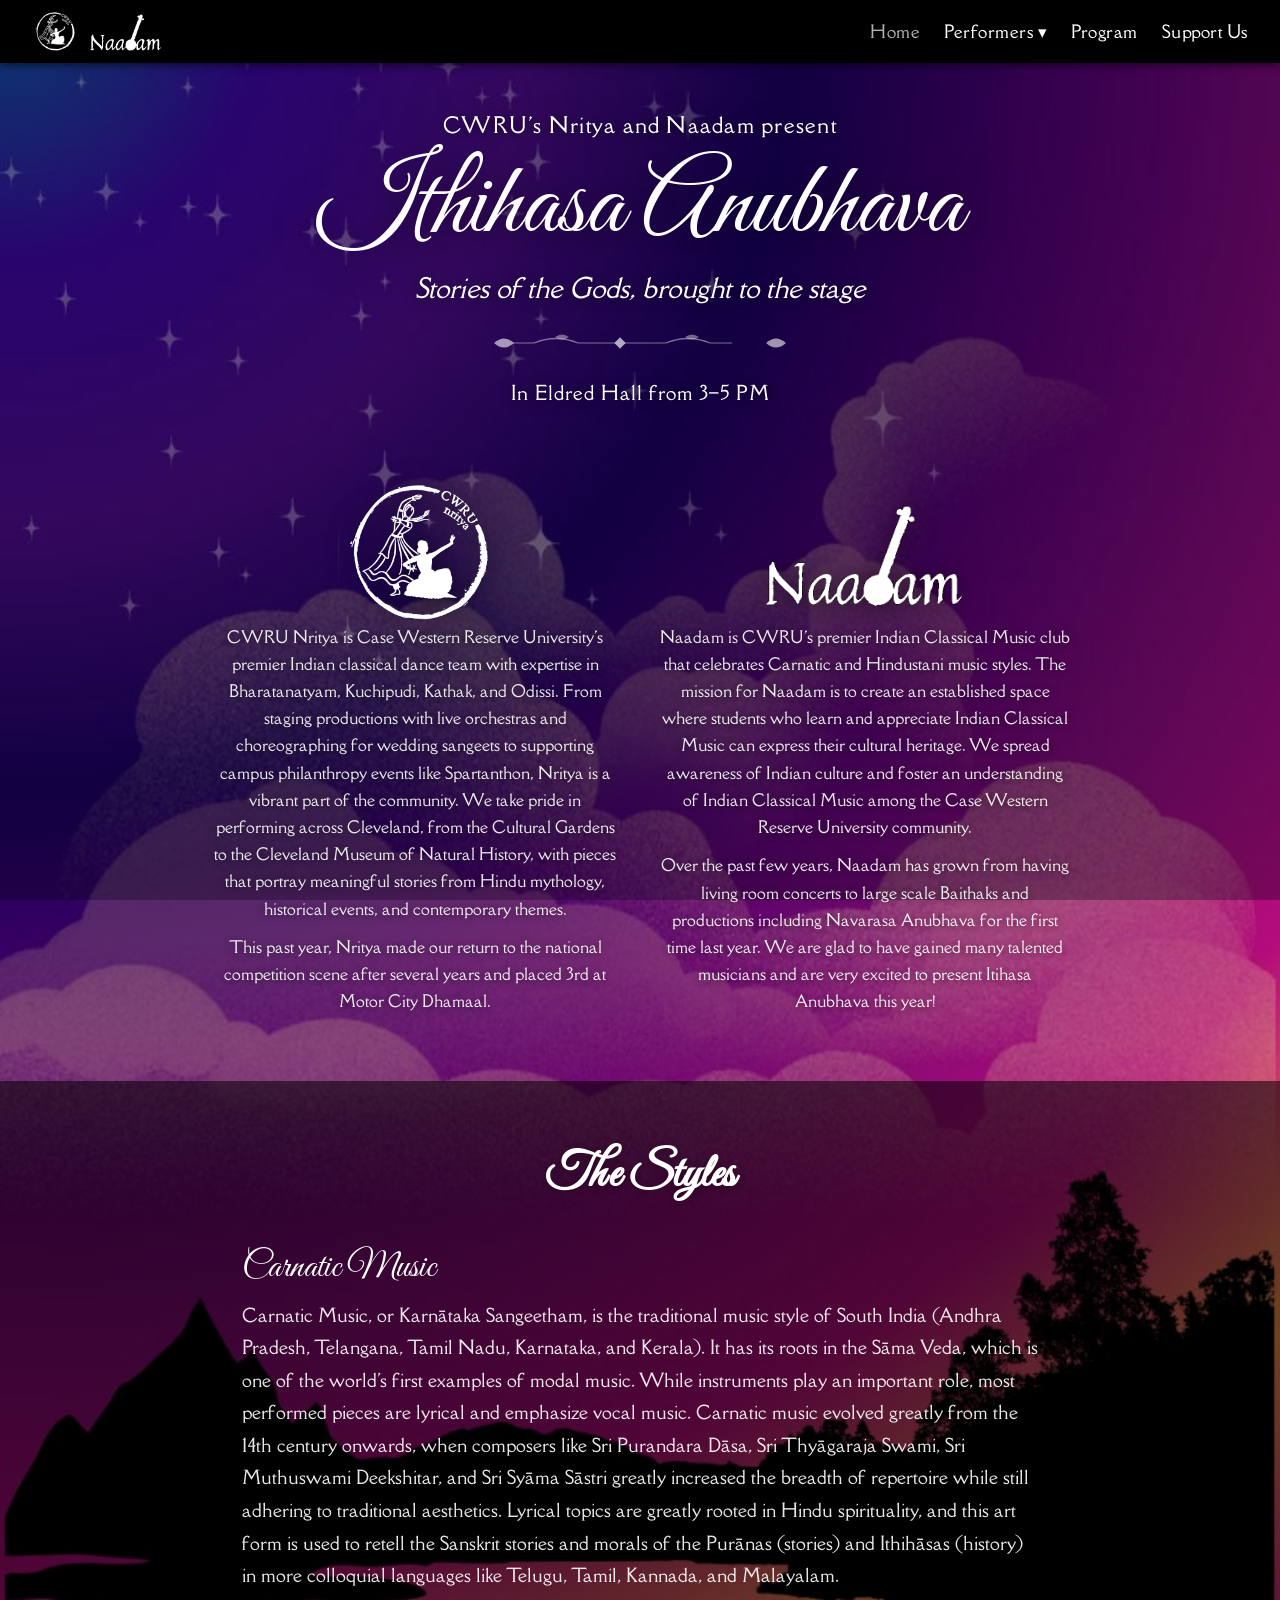
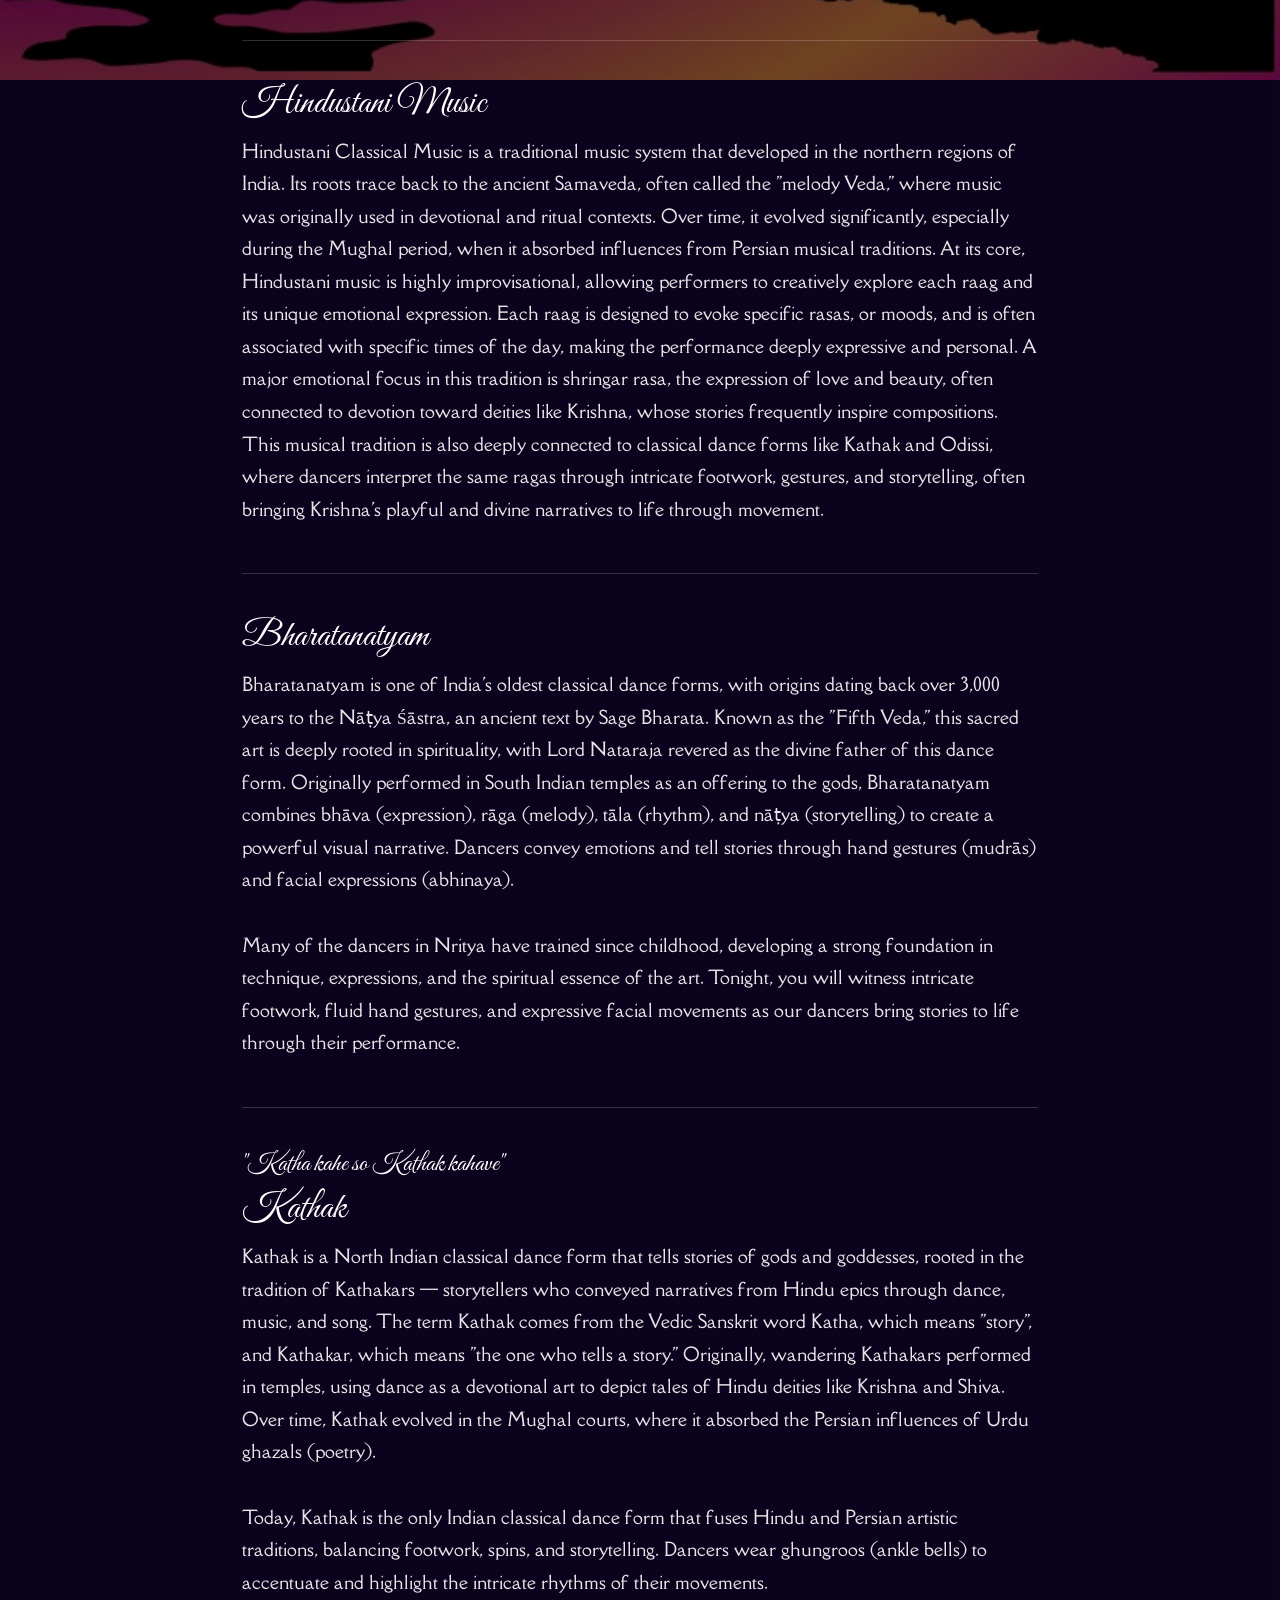
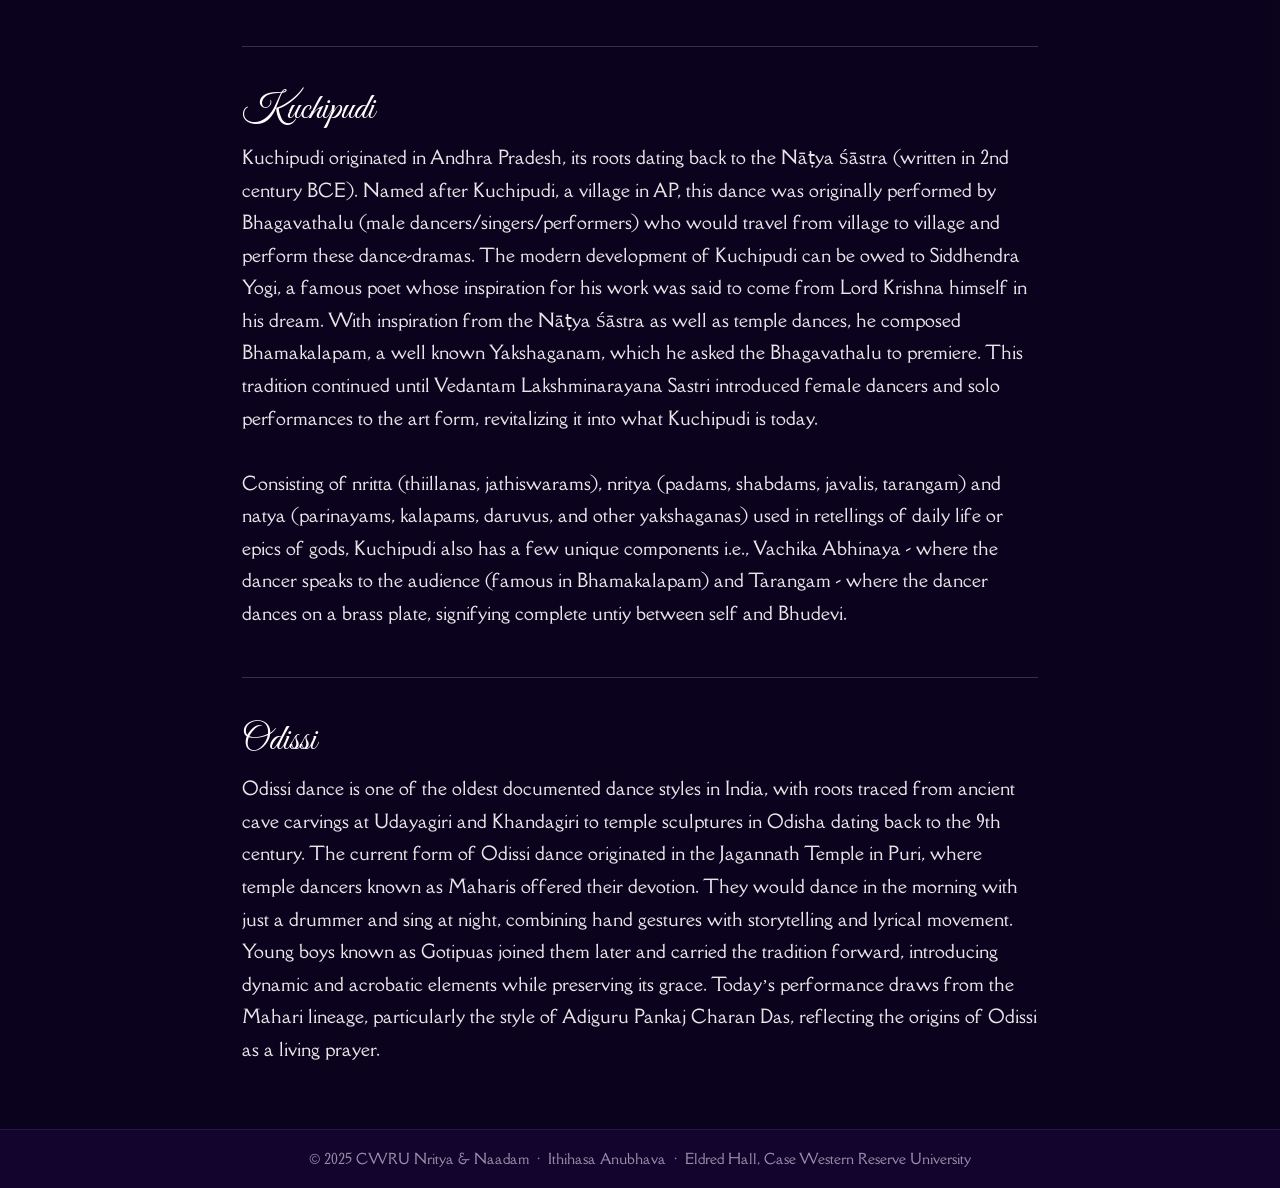
==== commit 3b1483a4: "Update index.html" ====
--- a/index.html
+++ b/index.html
@@ -250,7 +250,7 @@
 
     <div class="style-block">
       <div class="style-name">Kuchipudi</div>
-      <p class="style-body">Kuchipudi originated in Andhra Pradesh, its roots dating back to the Nāṭya Śāstra (written in 2nd century BCE).  Named after Kuchipudi, a village in AP, this dance was originally performed by Bhagavathalu (male dancers/singers/performers) who would travel from village to village and perform these dance-dramas. The modern development of Kuchipudi can be owed to Siddhendra Yogi, a famous poet whose inspiration for his work was said to come from Lord Krishna himself in his dream. With inspiration from the Nāṭya Śāstra as well as temple dances, he composed Bhamakalapam, a well known Yakshaganam, which he asked the Bhagavathalu to premiere. This tradition continued until Vedantam Lakshminarayana Sastri introduced female dancers and solo performances to the art form, revitalizing it into what Kuchipudi is today. <br/><br/>Consisting of nritta (thiillanas, jathiswarams), nritya (padams, shabdams, javalis, tarangam) and natya (parinayams, kalapams, daruvus, and other yakshaganas) used in retellings of daily life or epics of gods, Kuchipudi also has a few unique components i.e., Vachika Abhinaya - where the dancer speaks to the audience (famous in Bhamakalapam) and Tarangam - where the dancer dances on a brass plate, signifying complete untiy between self and the earth wihout any materialistic desires.</p>
+      <p class="style-body">Kuchipudi originated in Andhra Pradesh, its roots dating back to the Nāṭya Śāstra (written in 2nd century BCE).  Named after Kuchipudi, a village in AP, this dance was originally performed by Bhagavathalu (male dancers/singers/performers) who would travel from village to village and perform these dance-dramas. The modern development of Kuchipudi can be owed to Siddhendra Yogi, a famous poet whose inspiration for his work was said to come from Lord Krishna himself in his dream. With inspiration from the Nāṭya Śāstra as well as temple dances, he composed Bhamakalapam, a well known Yakshaganam, which he asked the Bhagavathalu to premiere. This tradition continued until Vedantam Lakshminarayana Sastri introduced female dancers and solo performances to the art form, revitalizing it into what Kuchipudi is today. <br/><br/>Consisting of nritta (thiillanas, jathiswarams), nritya (padams, shabdams, javalis, tarangam) and natya (parinayams, kalapams, daruvus, and other yakshaganas) used in retellings of daily life or epics of gods, Kuchipudi also has a few unique components i.e., Vachika Abhinaya - where the dancer speaks to the audience (famous in Bhamakalapam) and Tarangam - where the dancer dances on a brass plate, signifying complete untiy between self and Bhudevi.</p>
     </div>
 
     <hr class="divider"/>
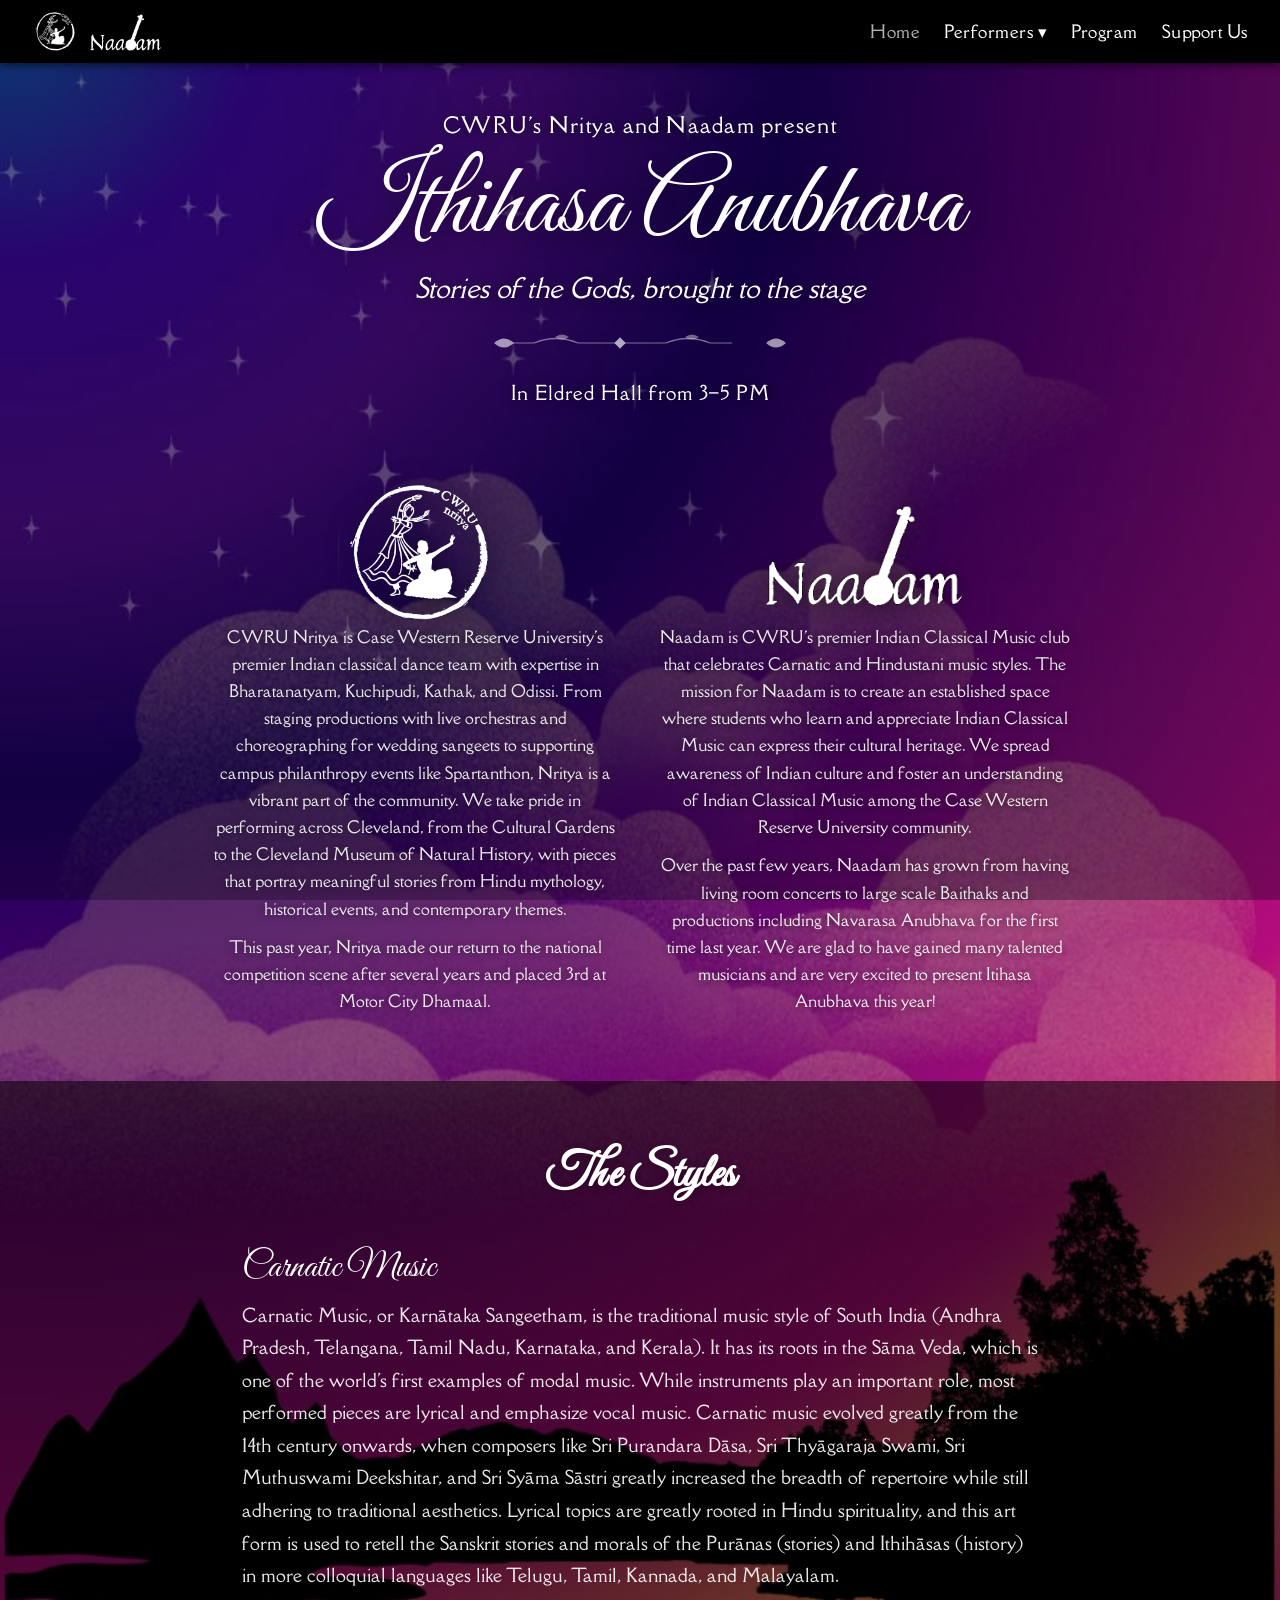
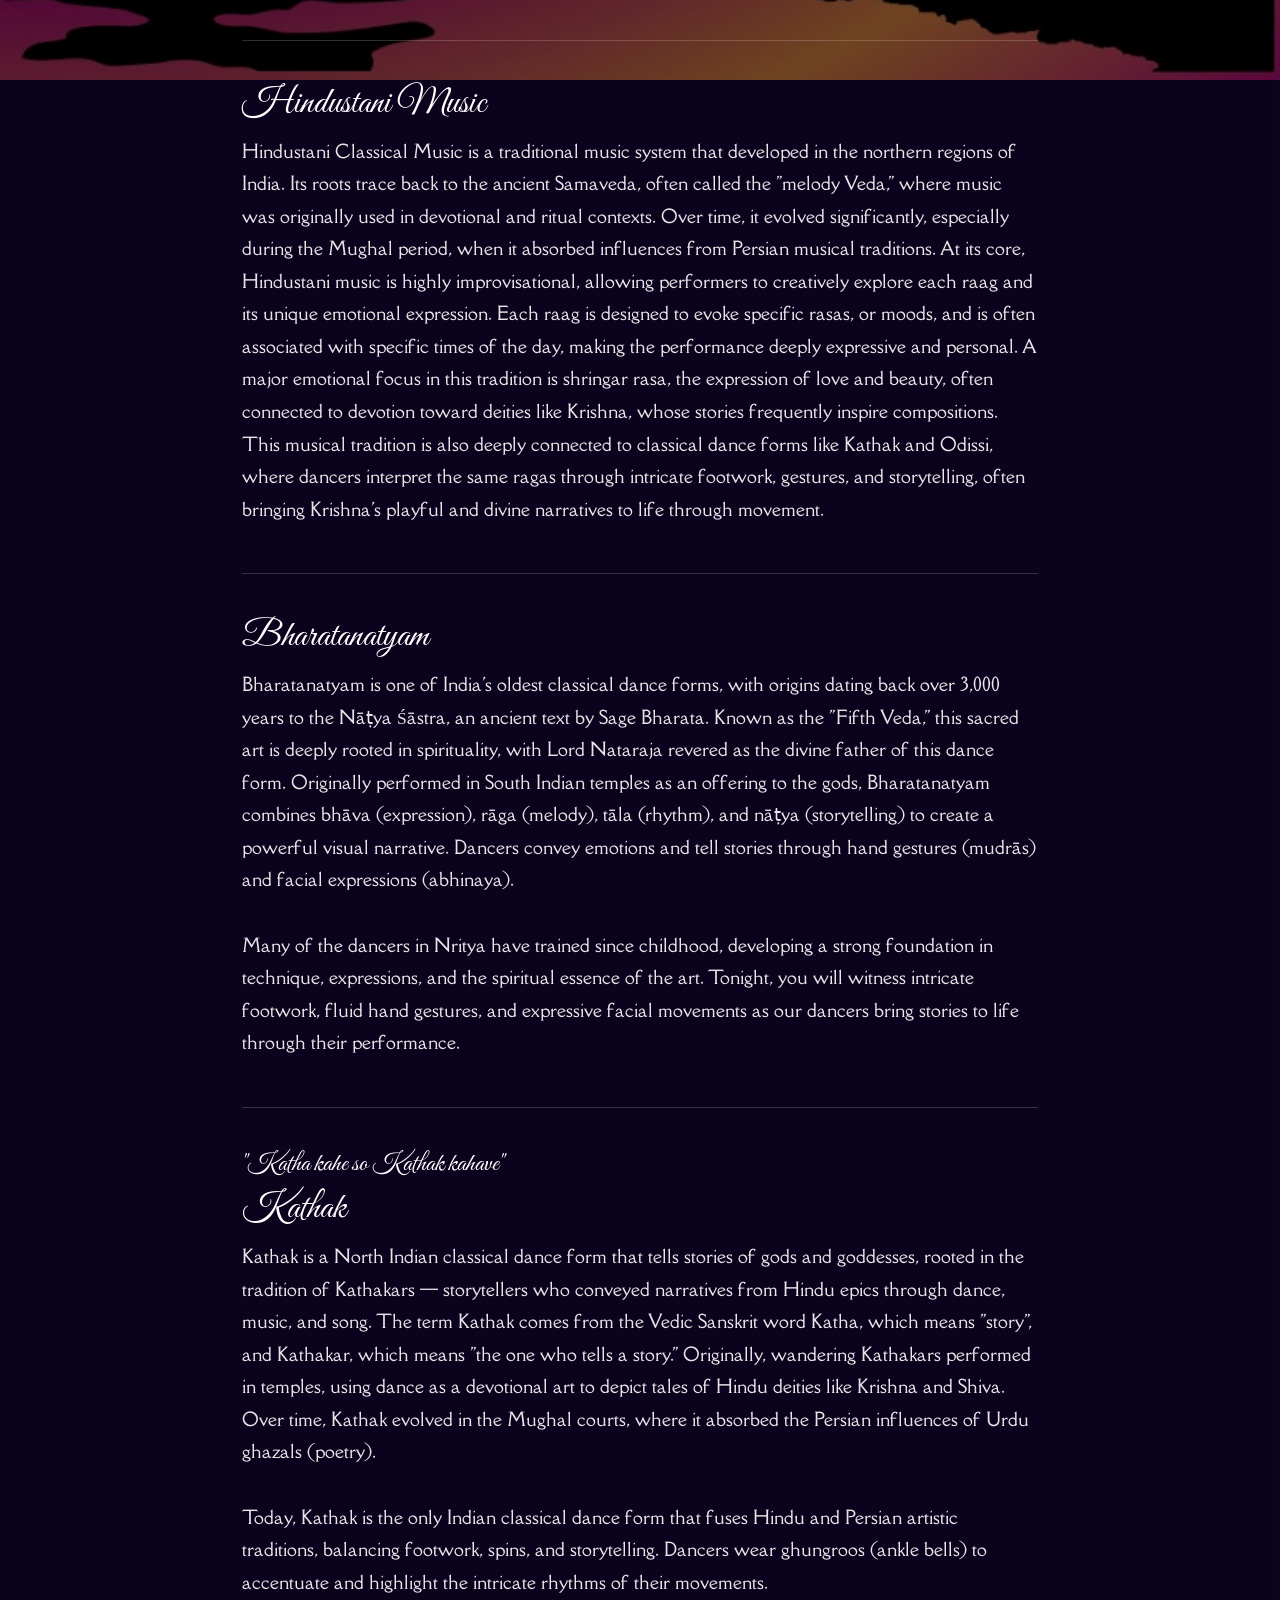
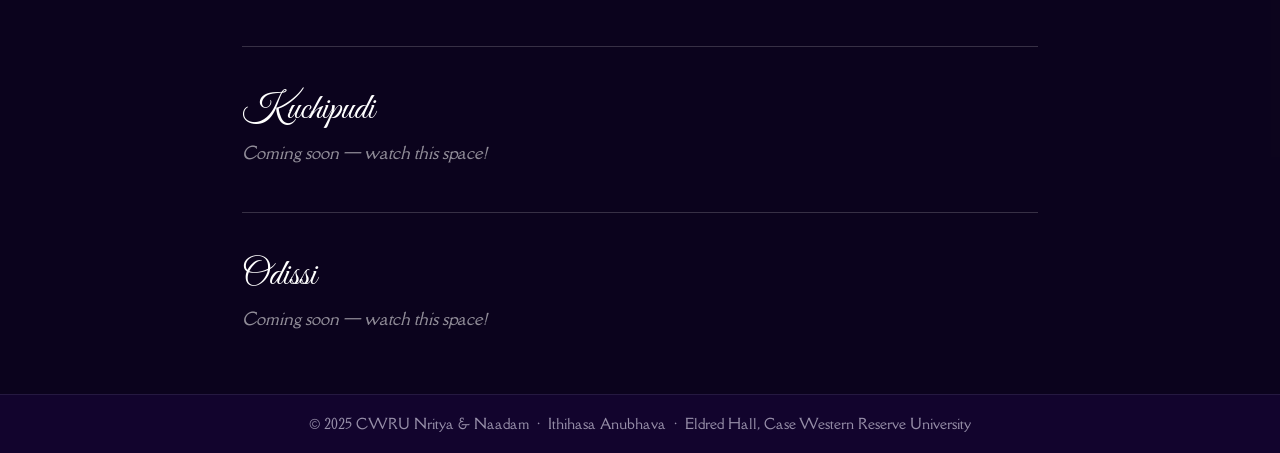
==== commit a99faa04: "nritya v3 (total v15) test" ====
--- a/index.html
+++ b/index.html
@@ -250,14 +250,14 @@
 
     <div class="style-block">
       <div class="style-name">Kuchipudi</div>
-      <p class="style-body">Kuchipudi originated in Andhra Pradesh, its roots dating back to the Nāṭya Śāstra (written in 2nd century BCE).  Named after Kuchipudi, a village in AP, this dance was originally performed by Bhagavathalu (male dancers/singers/performers) who would travel from village to village and perform these dance-dramas. The modern development of Kuchipudi can be owed to Siddhendra Yogi, a famous poet whose inspiration for his work was said to come from Lord Krishna himself in his dream. With inspiration from the Nāṭya Śāstra as well as temple dances, he composed Bhamakalapam, a well known Yakshaganam, which he asked the Bhagavathalu to premiere. This tradition continued until Vedantam Lakshminarayana Sastri introduced female dancers and solo performances to the art form, revitalizing it into what Kuchipudi is today. <br/><br/>Consisting of nritta (thiillanas, jathiswarams), nritya (padams, shabdams, javalis, tarangam) and natya (parinayams, kalapams, daruvus, and other yakshaganas) used in retellings of daily life or epics of gods, Kuchipudi also has a few unique components i.e., Vachika Abhinaya - where the dancer speaks to the audience (famous in Bhamakalapam) and Tarangam - where the dancer dances on a brass plate, signifying complete untiy between self and Bhudevi.</p>
+      <p class="style-placeholder">Coming soon — watch this space!</p>
     </div>
 
     <hr class="divider"/>
 
     <div class="style-block">
       <div class="style-name">Odissi</div>
-      <p class="style-body">Odissi dance is one of the oldest documented dance styles in India, with roots traced from ancient cave carvings at Udayagiri and Khandagiri to temple sculptures in Odisha dating back to the 9th century. The current form of Odissi dance originated in the Jagannath Temple in Puri, where temple dancers known as Maharis offered their devotion. They would dance in the morning with just a drummer and sing at night, combining hand gestures with storytelling and lyrical movement. Young boys known as Gotipuas joined them later and carried the tradition forward, introducing dynamic and acrobatic elements while preserving its grace. Today’s performance draws from the Mahari lineage, particularly the style of Adiguru Pankaj Charan Das, reflecting the origins of Odissi as a living prayer.</p>
+      <p class="style-placeholder">Coming soon — watch this space!</p>
     </div>
 
   </div>
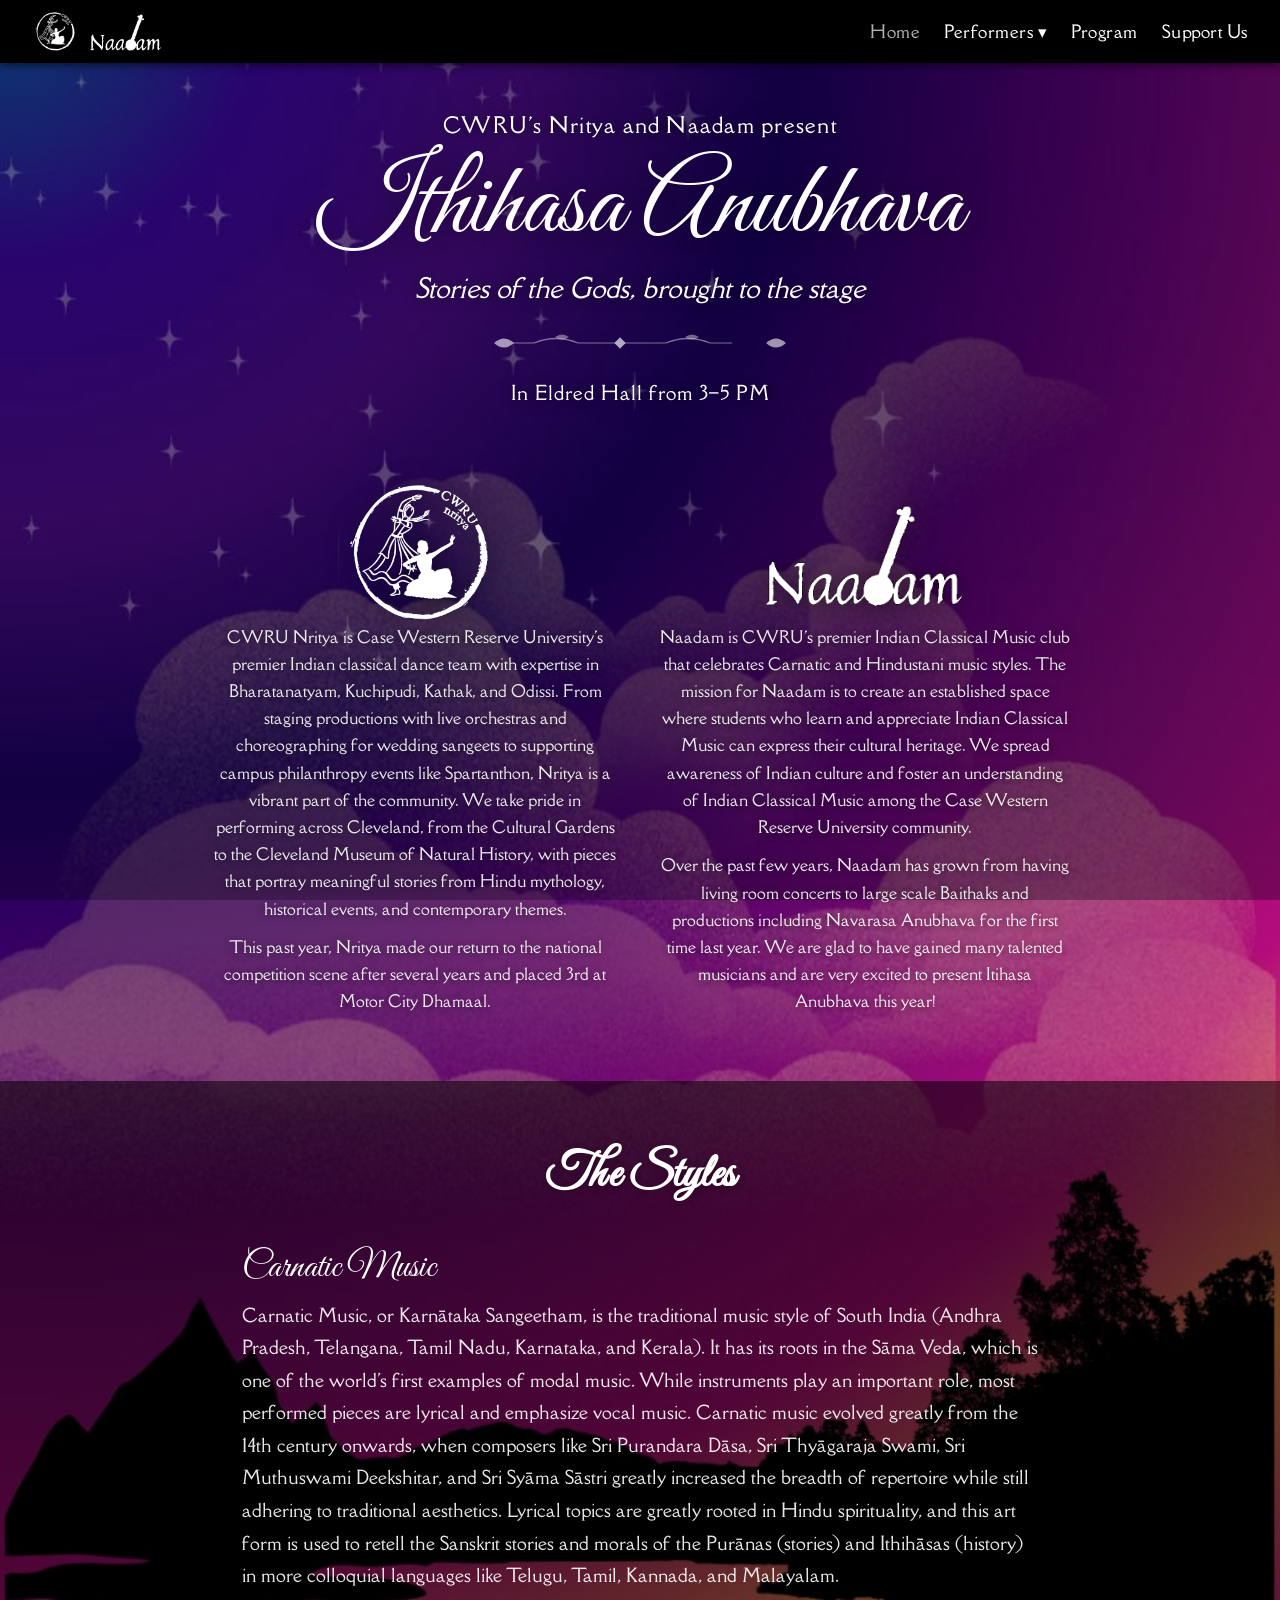
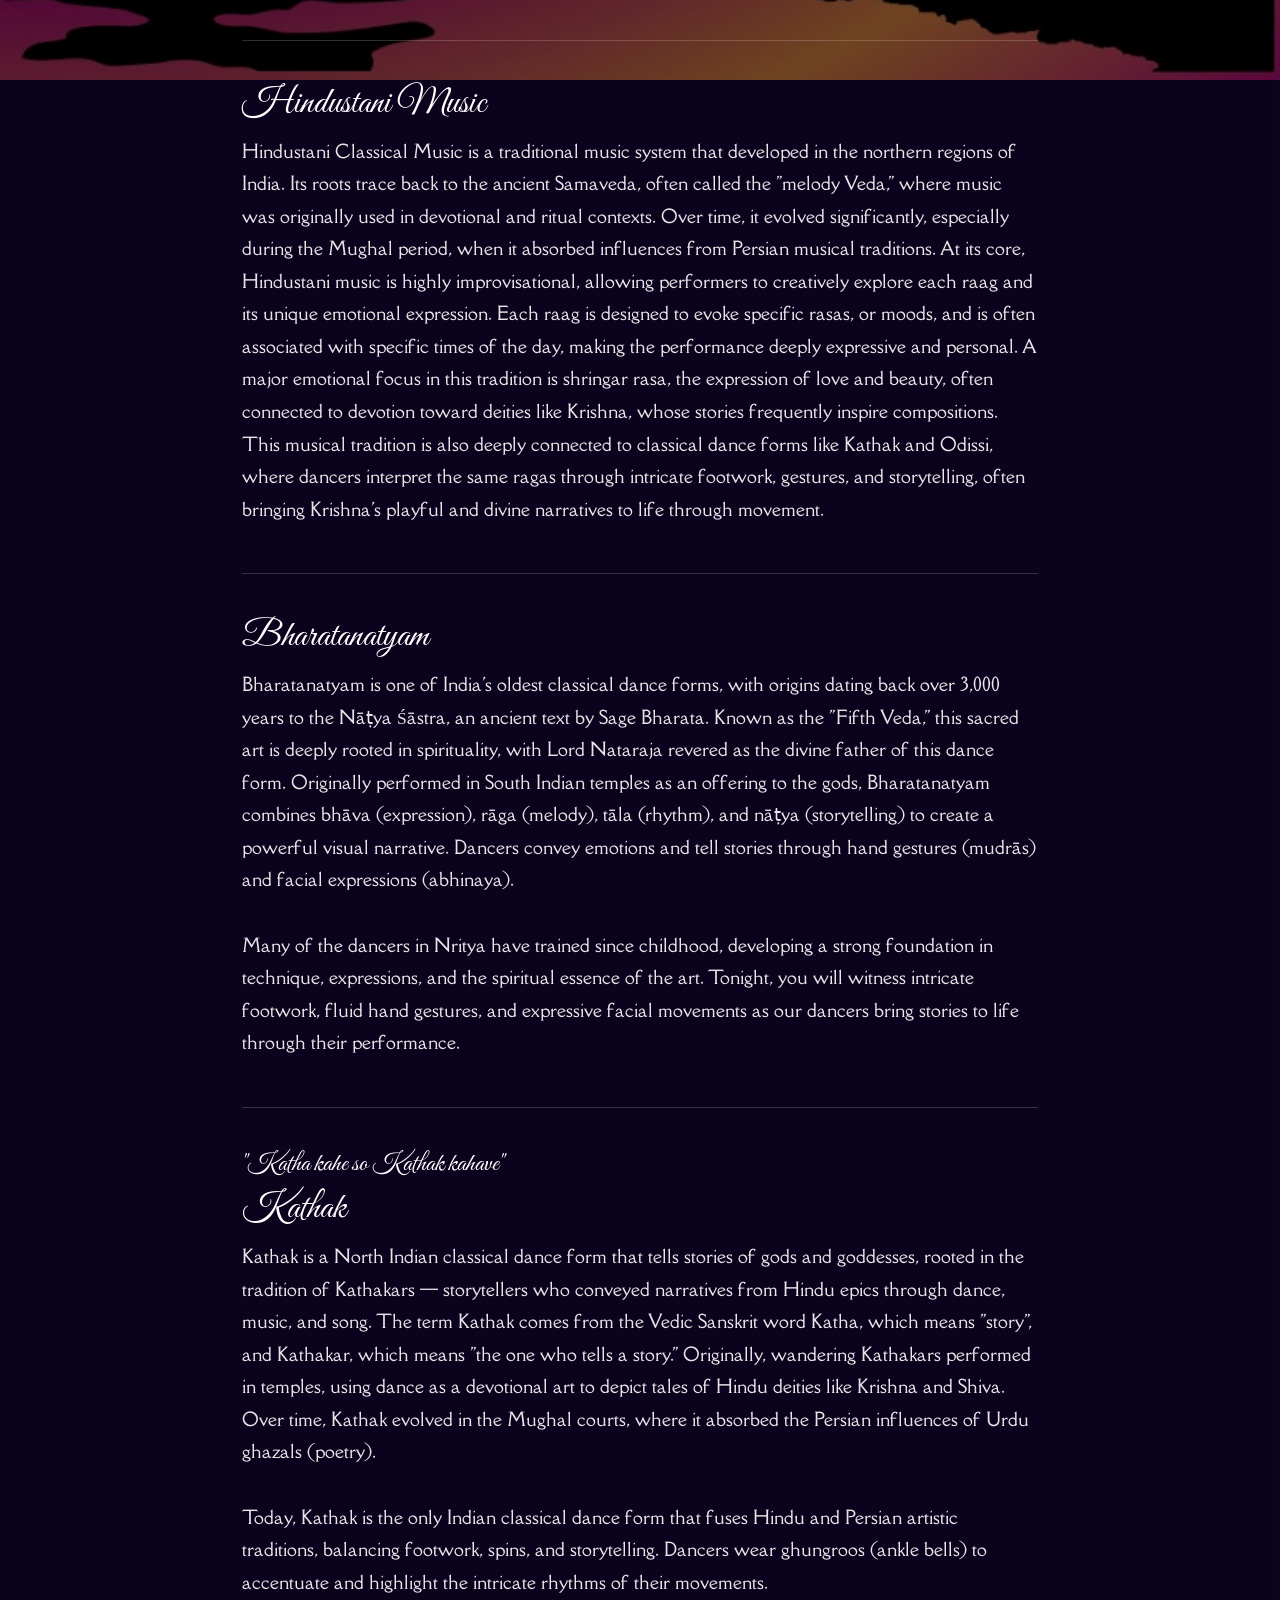
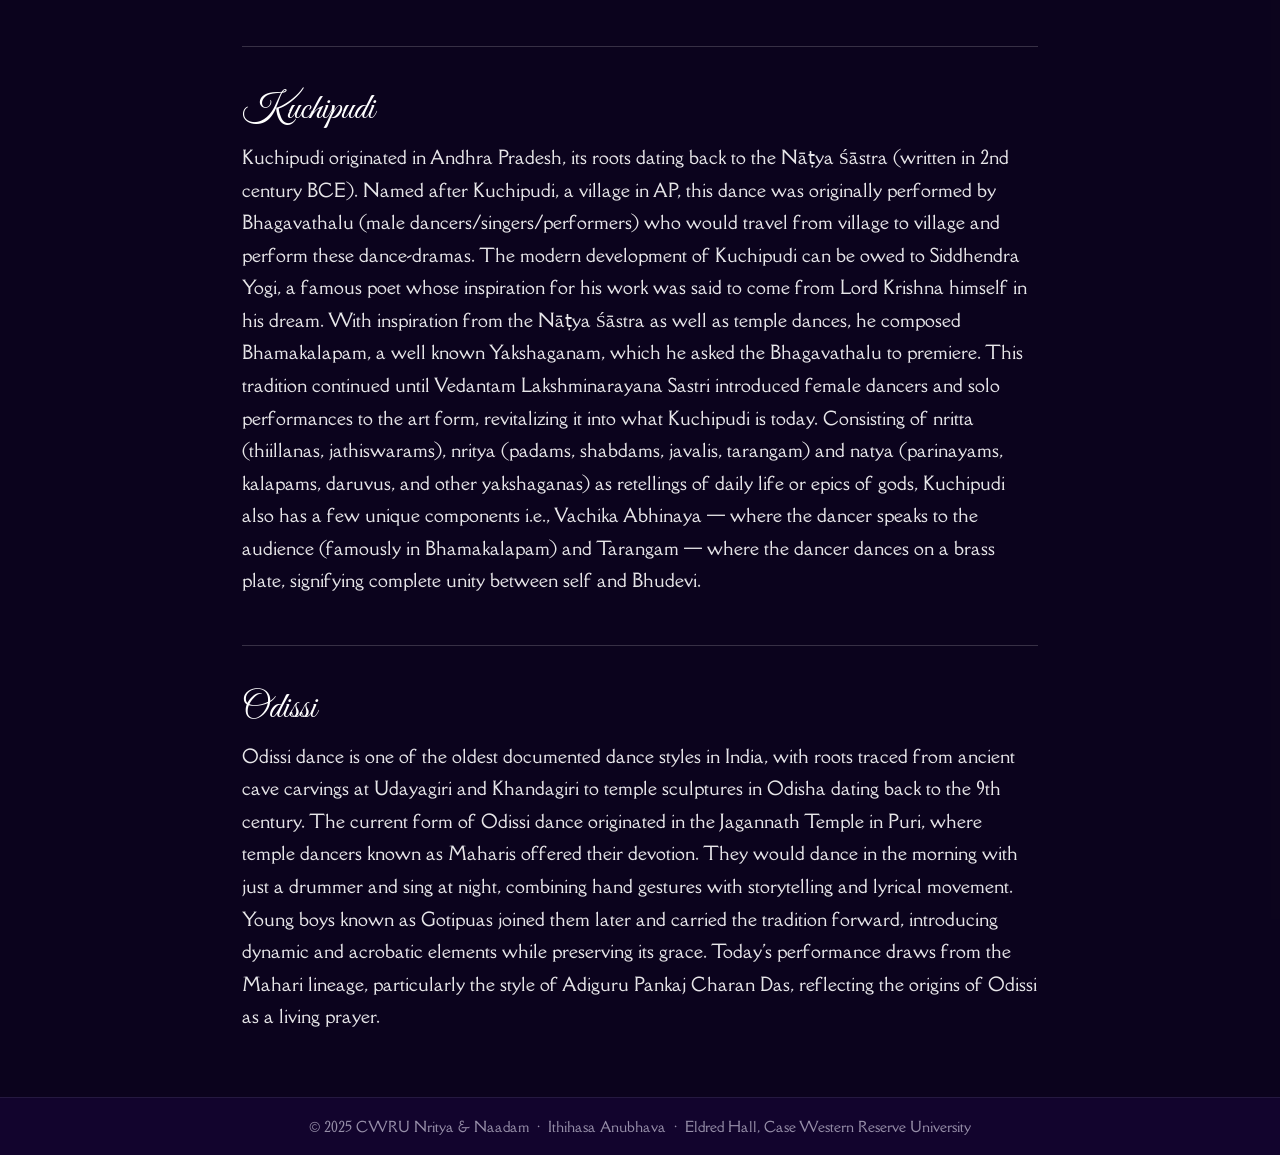
==== commit 5800d9a4: "nritya back to v15 test 2" ====
--- a/index.html
+++ b/index.html
@@ -250,14 +250,14 @@
 
     <div class="style-block">
       <div class="style-name">Kuchipudi</div>
-      <p class="style-placeholder">Coming soon — watch this space!</p>
+      <p class="style-body">Kuchipudi originated in Andhra Pradesh, its roots dating back to the Nāṭya Śāstra (written in 2nd century BCE). Named after Kuchipudi, a village in AP, this dance was originally performed by Bhagavathalu (male dancers/singers/performers) who would travel from village to village and perform these dance-dramas. The modern development of Kuchipudi can be owed to Siddhendra Yogi, a famous poet whose inspiration for his work was said to come from Lord Krishna himself in his dream. With inspiration from the Nāṭya Śāstra as well as temple dances, he composed Bhamakalapam, a well known Yakshaganam, which he asked the Bhagavathalu to premiere. This tradition continued until Vedantam Lakshminarayana Sastri introduced female dancers and solo performances to the art form, revitalizing it into what Kuchipudi is today. Consisting of nritta (thiillanas, jathiswarams), nritya (padams, shabdams, javalis, tarangam) and natya (parinayams, kalapams, daruvus, and other yakshaganas) as retellings of daily life or epics of gods, Kuchipudi also has a few unique components i.e., Vachika Abhinaya — where the dancer speaks to the audience (famously in Bhamakalapam) and Tarangam — where the dancer dances on a brass plate, signifying complete unity between self and Bhudevi.</p>
     </div>
 
     <hr class="divider"/>
 
     <div class="style-block">
       <div class="style-name">Odissi</div>
-      <p class="style-placeholder">Coming soon — watch this space!</p>
+      <p class="style-body">Odissi dance is one of the oldest documented dance styles in India, with roots traced from ancient cave carvings at Udayagiri and Khandagiri to temple sculptures in Odisha dating back to the 9th century. The current form of Odissi dance originated in the Jagannath Temple in Puri, where temple dancers known as Maharis offered their devotion. They would dance in the morning with just a drummer and sing at night, combining hand gestures with storytelling and lyrical movement. Young boys known as Gotipuas joined them later and carried the tradition forward, introducing dynamic and acrobatic elements while preserving its grace. Today's performance draws from the Mahari lineage, particularly the style of Adiguru Pankaj Charan Das, reflecting the origins of Odissi as a living prayer.</p>
     </div>
 
   </div>
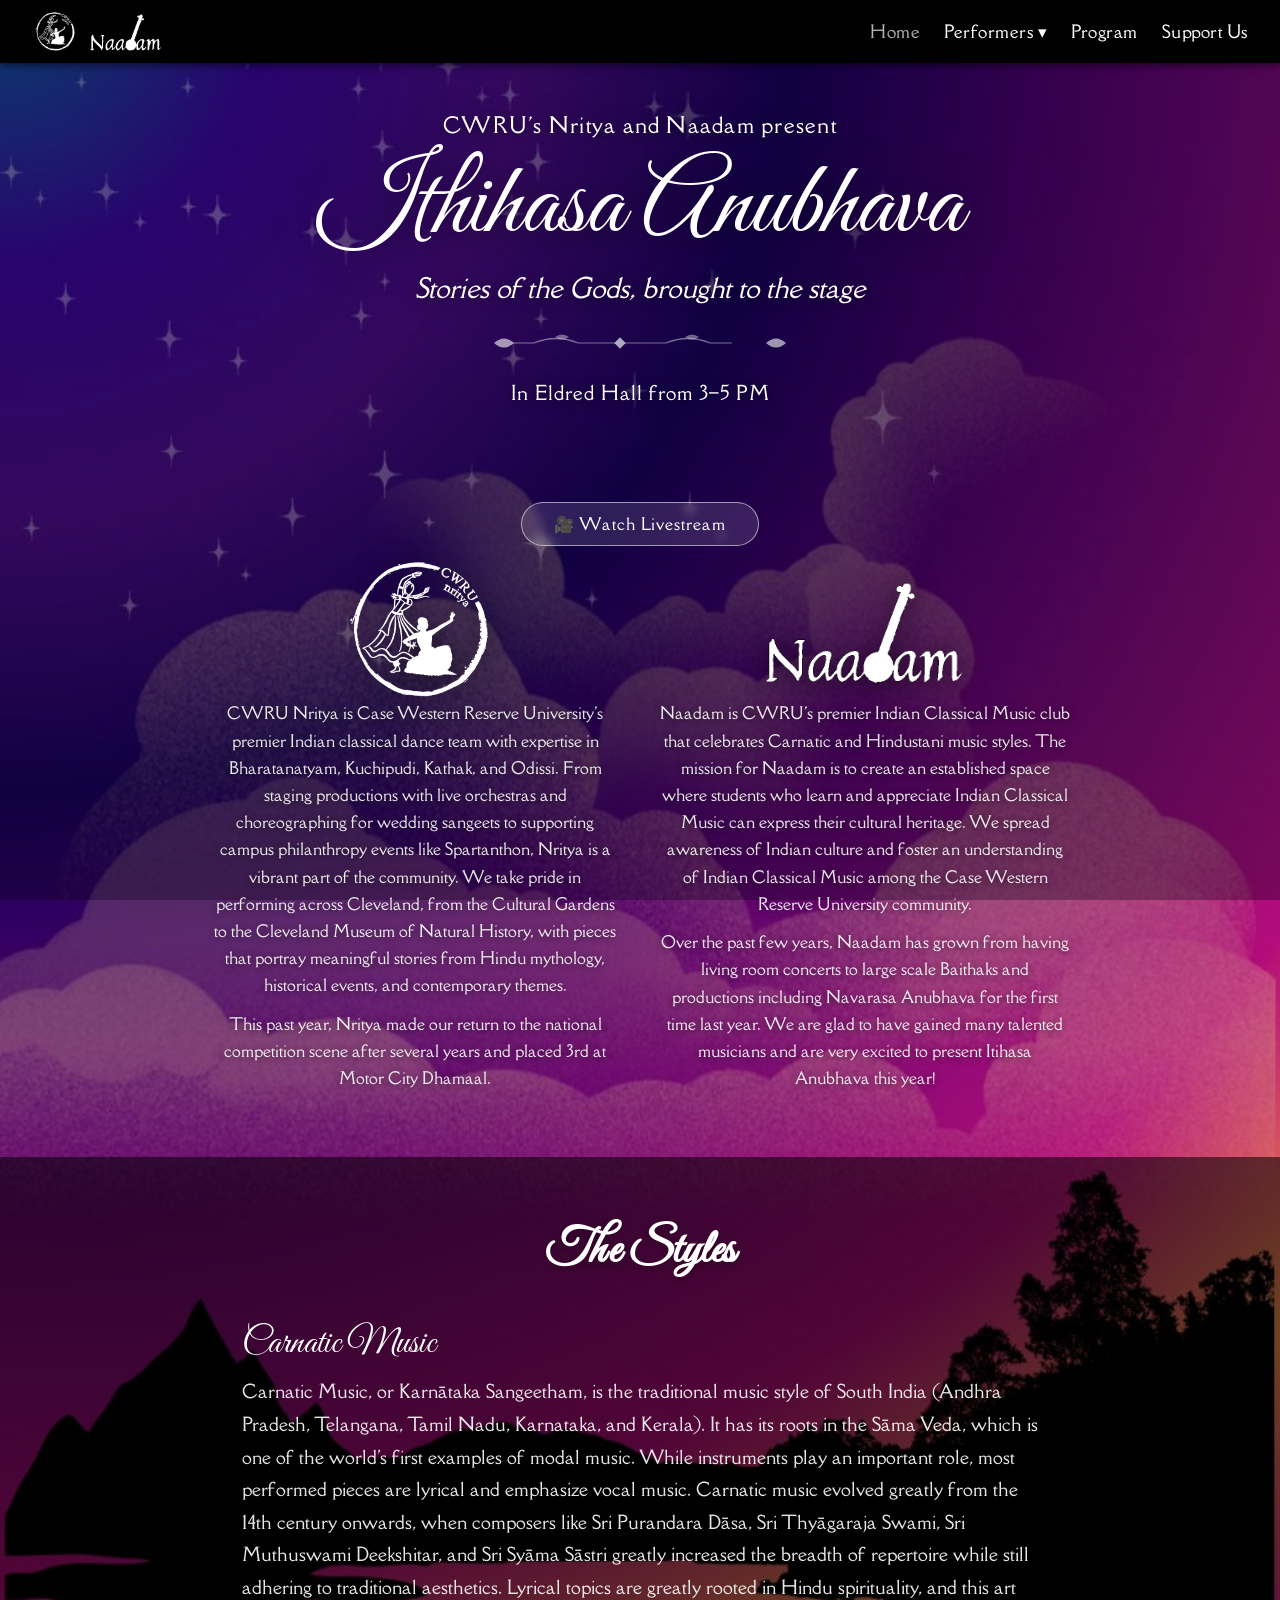
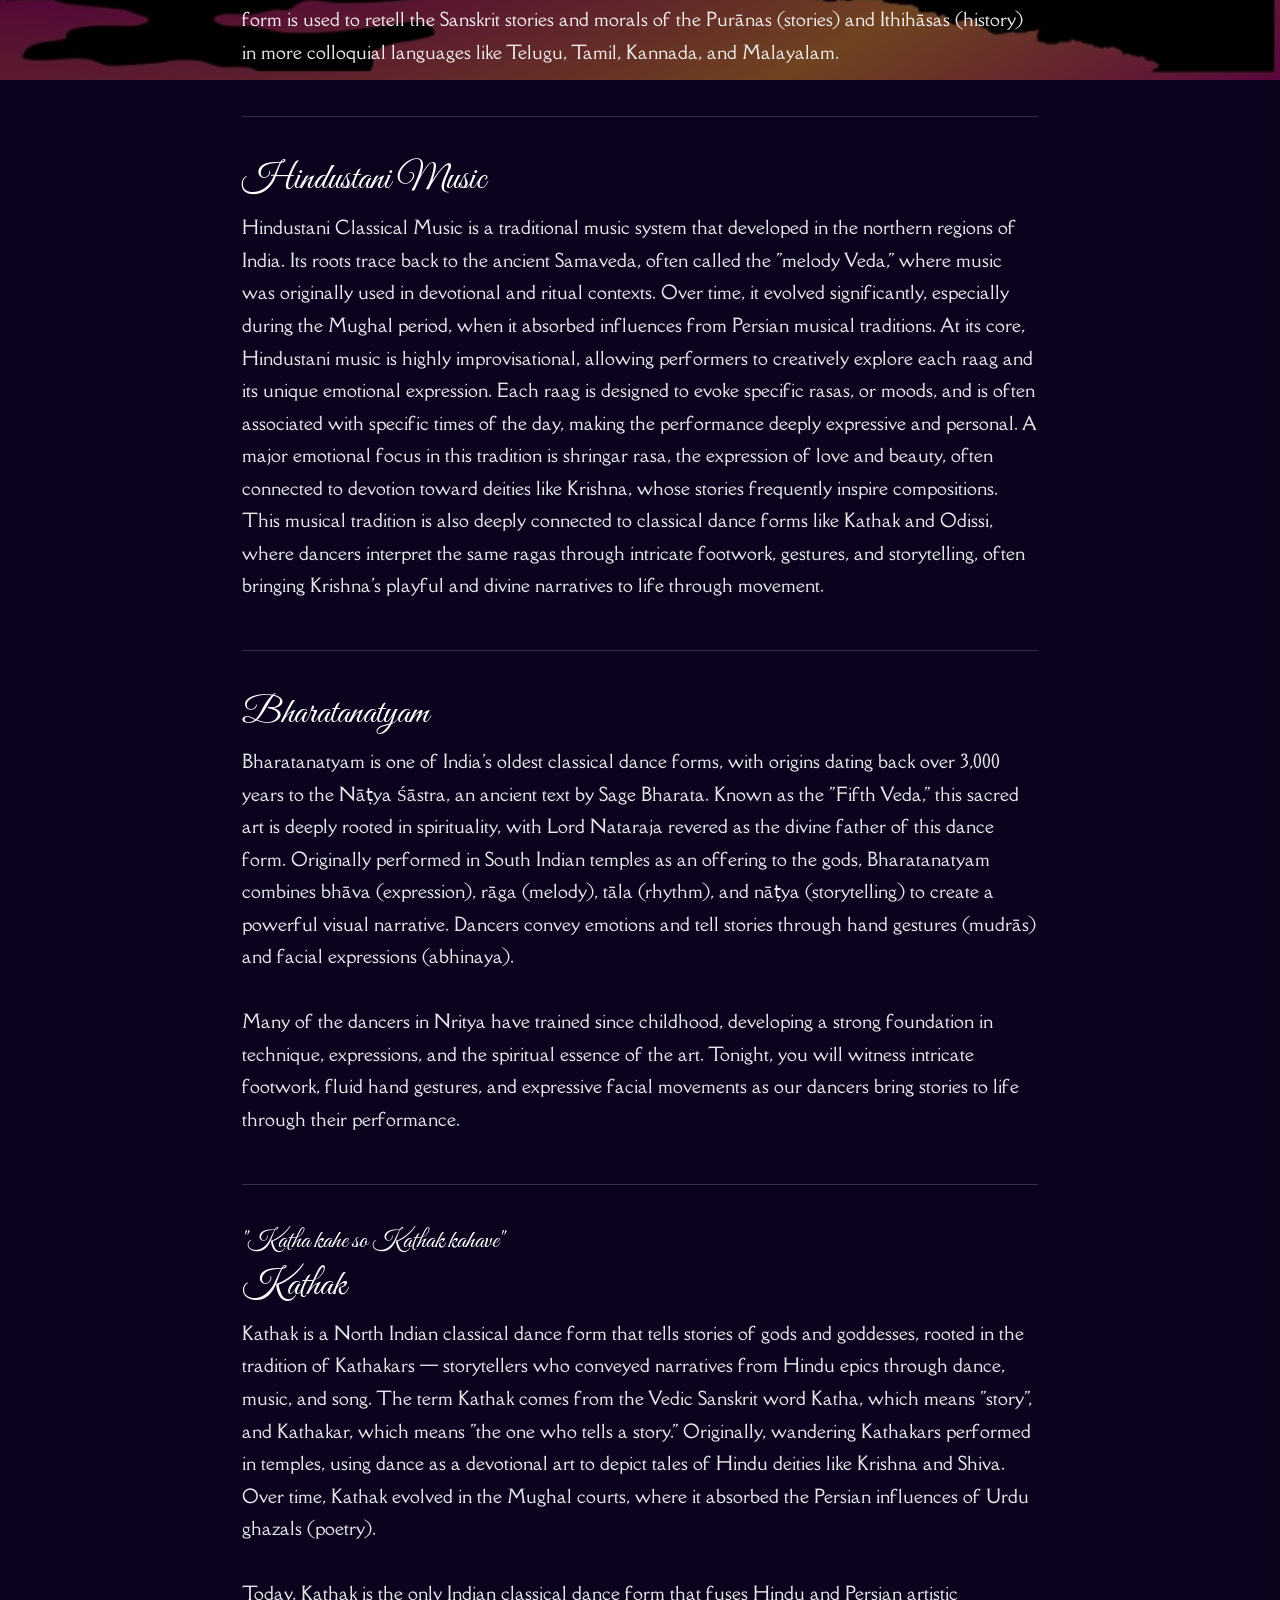
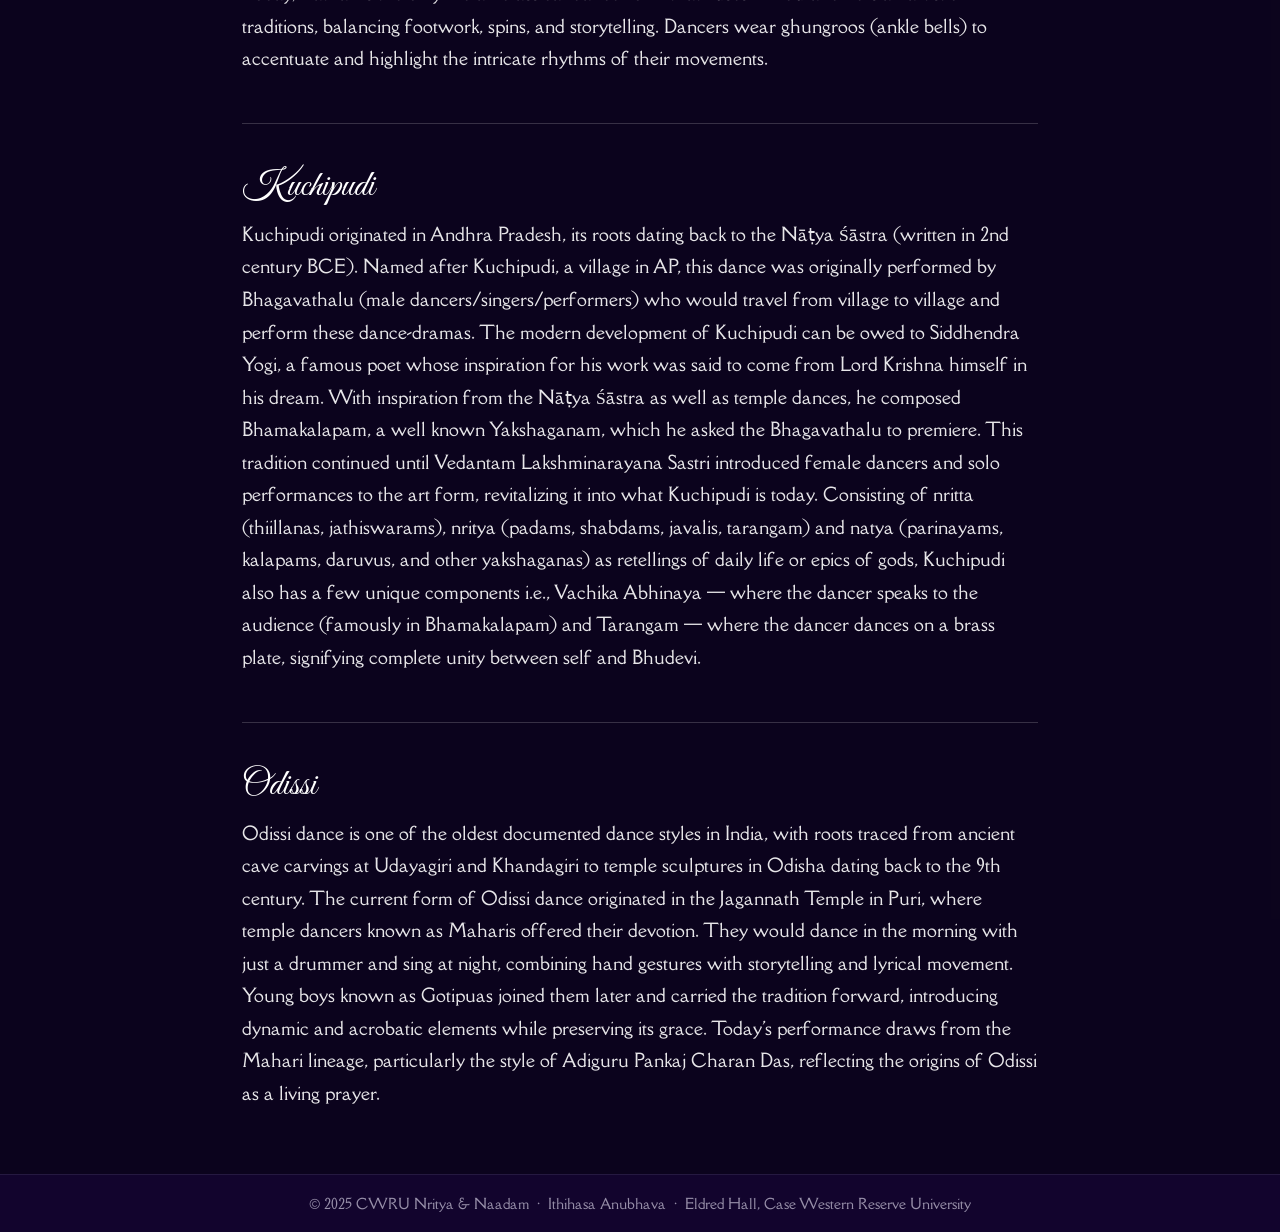
==== commit 98ffc6b7: "final FINAL test 2" ====
--- a/index.html
+++ b/index.html
@@ -147,6 +147,27 @@
       .dropdown-menu { position: static; box-shadow: none; border-top: none; padding-left: 1rem; background: transparent; }
       .nav-dropdown.open .dropdown-menu { display: block; }
     }
+
+    .livestream-wrap {
+      text-align: center;
+      margin: 2rem auto 0;
+      padding: 0 1rem;
+    }
+    .livestream-btn {
+      display: inline-block;
+      font-family: 'Della Respira', serif;
+      font-size: 1rem;
+      color: #fff;
+      background: rgba(255,255,255,0.12);
+      border: 1.5px solid rgba(255,255,255,0.55);
+      border-radius: 30px;
+      padding: 0.65rem 2rem;
+      text-decoration: none;
+      letter-spacing: 0.06em;
+      transition: background 0.2s, border-color 0.2s;
+      backdrop-filter: blur(4px);
+    }
+    .livestream-btn:hover { background: rgba(255,255,255,0.22); border-color: #fff; }
   </style>
 </head>
 <body>
@@ -199,7 +220,11 @@
 
   <p class="location-line">In Eldred Hall from 3–5 PM</p>
 
-  <div class="org-text-grid">
+  <div class="livestream-wrap">
+    <a class="livestream-btn" href="https://youtube.com/live/AgesLwaqOoE" target="_blank" rel="noopener">🎥 Watch Livestream</a>
+  </div>
+
+    <div class="org-text-grid">
     <div class="org-text">
       <div class="org-logo-wrap"><img src="nritya_logo_white.png" alt="Nritya" class="org-logo nritya-logo"/></div>
       <p>CWRU Nritya is Case Western Reserve University's premier Indian classical dance team with expertise in Bharatanatyam, Kuchipudi, Kathak, and Odissi. From staging productions with live orchestras and choreographing for wedding sangeets to supporting campus philanthropy events like Spartanthon, Nritya is a vibrant part of the community. We take pride in performing across Cleveland, from the Cultural Gardens to the Cleveland Museum of Natural History, with pieces that portray meaningful stories from Hindu mythology, historical events, and contemporary themes.</p>
